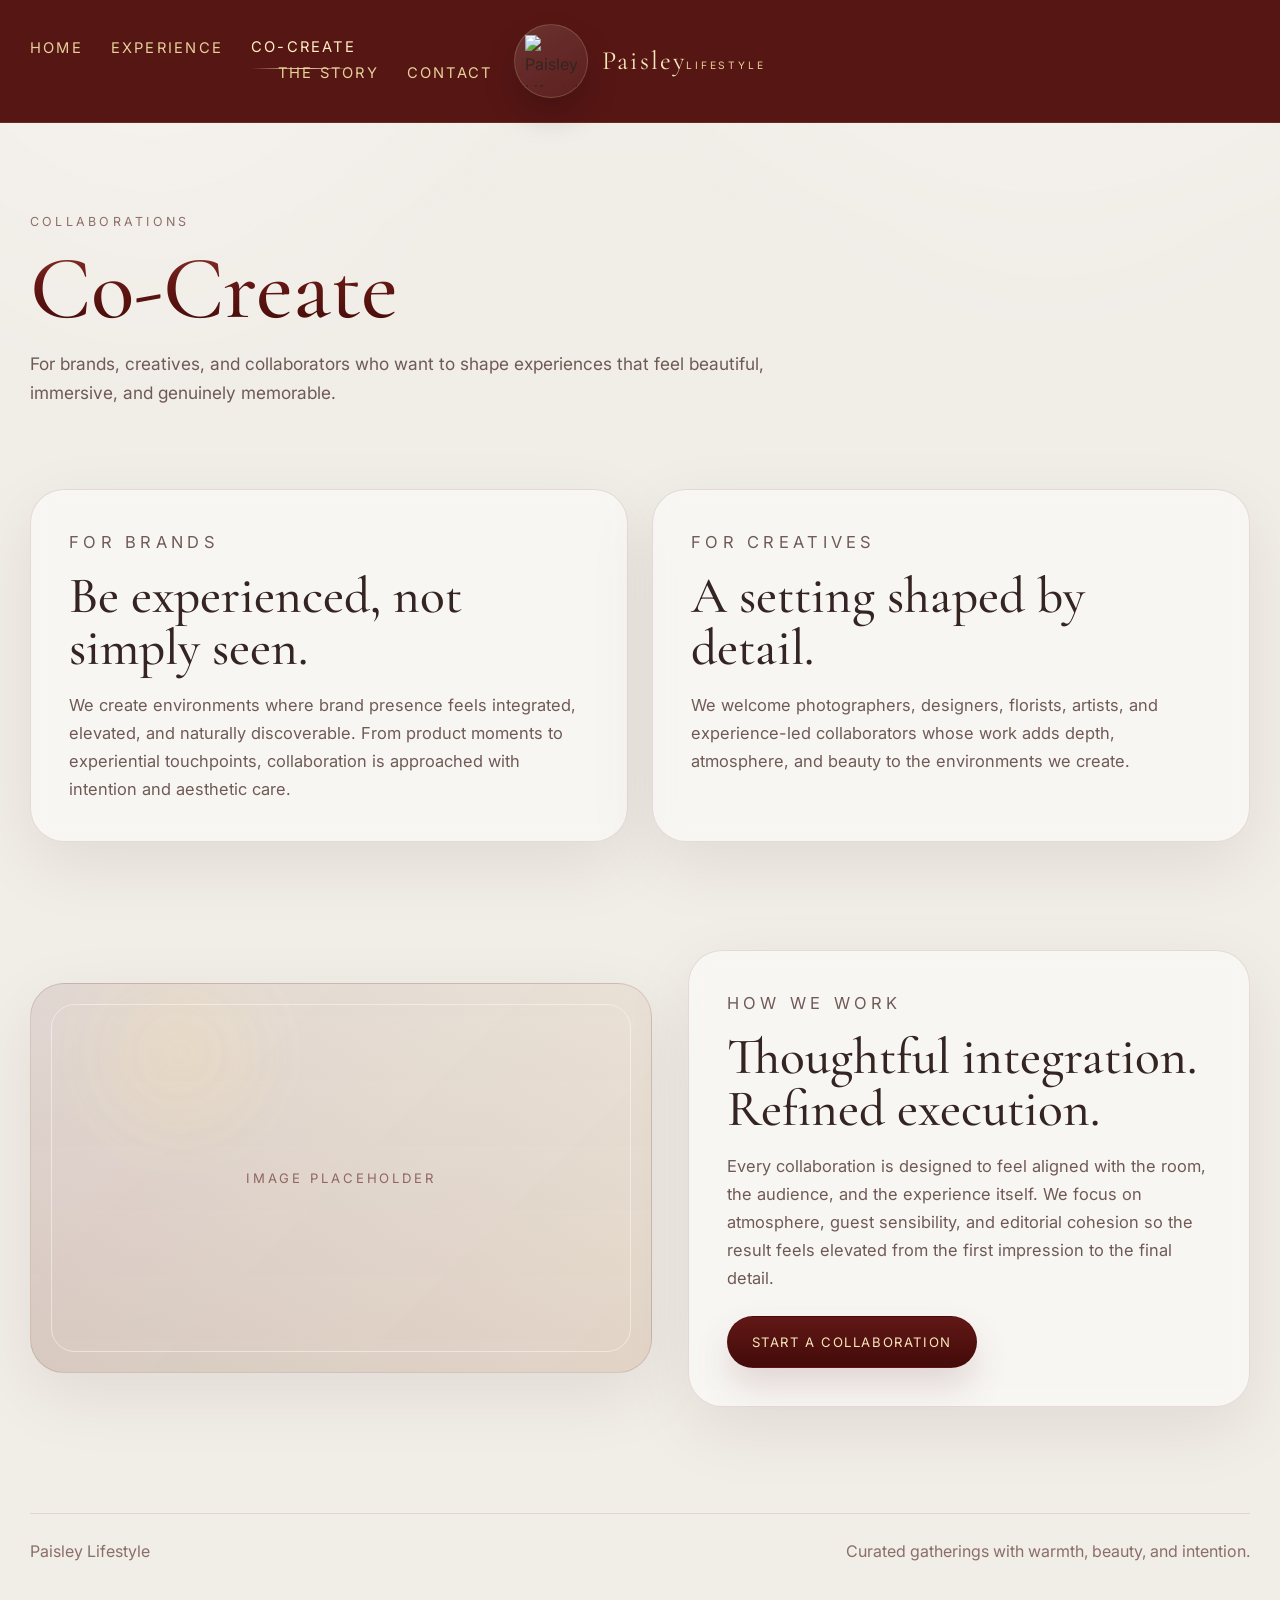
==== co-create.html @ 3e15f354 "initial build" ====
<!DOCTYPE html>
<html lang="en">
<head>
  <meta charset="UTF-8" />
  <meta name="viewport" content="width=device-width, initial-scale=1.0" />
  <title>Co-Create — Paisley Lifestyle</title>
  <meta name="description" content="Co-create with Paisley Lifestyle." />
  <link rel="preconnect" href="https://fonts.googleapis.com">
  <link rel="preconnect" href="https://fonts.gstatic.com" crossorigin>
  <link href="https://fonts.googleapis.com/css2?family=Cormorant+Garamond:wght@400;500;600&family=Inter:wght@300;400;500;600&display=swap" rel="stylesheet">
  <link rel="stylesheet" href="styles.css" />
</head>
<body>
  <header class="site-header">
    <div class="container header-inner">
      <button class="mobile-toggle" type="button" aria-label="Toggle navigation" aria-expanded="false" data-mobile-toggle><span></span></button>
      <div class="nav-shell" data-nav-shell>
        <div class="nav-shell-inner">
          <nav class="nav-group">
            <a class="nav-link" href="index.html">Home</a>
            <a class="nav-link" href="experience.html">Experience</a>
            <a class="nav-link active" href="co-create.html">Co-Create</a>
          </nav>
          <nav class="nav-group right">
            <a class="nav-link" href="story.html">The Story</a>
            <a class="nav-link" href="contact.html">Contact</a>
          </nav>
        </div>
      </div>
      <a class="brand-lockup" href="index.html"><span class="brand-mark"><img src="assets/logo-placeholder.svg" alt="Paisley Lifestyle logo" /></span><span class="brand-type"><span class="top">Paisley</span><span class="bottom">Lifestyle</span></span></a>
    </div>
  </header>

  <main>
    <section class="page-hero">
      <div class="container">
        <p class="eyebrow">Collaborations</p>
        <h1 class="page-title maroon-gradient">Co-Create</h1>
        <p class="page-lead">For brands, creatives, and collaborators who want to shape experiences that feel beautiful, immersive, and genuinely memorable.</p>
      </div>
    </section>

    <section class="section">
      <div class="container dual-panels">
        <div class="glass">
          <p class="eyebrow">For Brands</p>
          <h2 class="section-title">Be experienced, not simply seen.</h2>
          <p>We create environments where brand presence feels integrated, elevated, and naturally discoverable. From product moments to experiential touchpoints, collaboration is approached with intention and aesthetic care.</p>
        </div>
        <div class="glass">
          <p class="eyebrow">For Creatives</p>
          <h2 class="section-title">A setting shaped by detail.</h2>
          <p>We welcome photographers, designers, florists, artists, and experience-led collaborators whose work adds depth, atmosphere, and beauty to the environments we create.</p>
        </div>
      </div>
    </section>

    <section class="section">
      <div class="container editorial-grid">
        <div class="image-placeholder soft"></div>
        <div class="glass">
          <p class="eyebrow">How We Work</p>
          <h2 class="section-title">Thoughtful integration. Refined execution.</h2>
          <p>Every collaboration is designed to feel aligned with the room, the audience, and the experience itself. We focus on atmosphere, guest sensibility, and editorial cohesion so the result feels elevated from the first impression to the final detail.</p>
          <div style="margin-top:24px;"><a class="button" href="contact.html">Start a Collaboration</a></div>
        </div>
      </div>
    </section>
  </main>

  <footer class="site-footer">
    <div class="container footer-inner">
      <div>Paisley Lifestyle</div>
      <div>Curated gatherings with warmth, beauty, and intention.</div>
    </div>
  </footer>
  <script src="script.js"></script>
</body>
</html>
---- styles.css ----
:root {
  --maroon: #510f0d;
  --maroon-2: #6d1a16;
  --maroon-3: #300907;
  --bg: #f1ede7;
  --bg-2: #f8f4ee;
  --gold: #d7b86e;
  --gold-light: #f3e2ad;
  --gold-deep: #9c742a;
  --ink: #352522;
  --muted: #6f5a55;
  --line: rgba(81, 15, 13, 0.12);
  --glass: rgba(255,255,255,0.52);
  --shadow: 0 22px 70px rgba(51, 16, 15, 0.08);
  --radius-xl: 34px;
  --radius-lg: 26px;
  --radius-md: 18px;
  --container: 1220px;
  --ease: 260ms ease;
}

* { box-sizing: border-box; }
html { scroll-behavior: smooth; }
body {
  margin: 0;
  background: var(--bg);
  color: var(--ink);
  font-family: 'Inter', sans-serif;
  line-height: 1.7;
}
body::before {
  content: "";
  position: fixed;
  inset: 0;
  pointer-events: none;
  background:
    radial-gradient(circle at 12% 8%, rgba(255,255,255,0.28), transparent 26%),
    radial-gradient(circle at 82% 0%, rgba(255,255,255,0.24), transparent 28%),
    linear-gradient(180deg, rgba(255,255,255,0.12), transparent 25%);
  z-index: -1;
}
img { display: block; max-width: 100%; }
a { color: inherit; text-decoration: none; }
button, input, textarea, select { font: inherit; }

.container {
  width: min(calc(100% - 40px), var(--container));
  margin: 0 auto;
}

.serif { font-family: 'Cormorant Garamond', serif; }
.eyebrow {
  margin: 0 0 14px;
  text-transform: uppercase;
  letter-spacing: 0.26em;
  font-size: 0.78rem;
  color: #8d6f67;
}
.gold-gradient {
  background: linear-gradient(180deg, #f6e7ba 0%, #dbbe78 42%, #9b732d 100%);
  -webkit-background-clip: text;
  background-clip: text;
  color: transparent;
}
.maroon-gradient {
  background: linear-gradient(180deg, #8c342b 0%, #651814 42%, #420b09 100%);
  -webkit-background-clip: text;
  background-clip: text;
  color: transparent;
}

.site-header {
  position: sticky;
  top: 0;
  z-index: 1000;
  background: rgba(81, 15, 13, 0.97);
  backdrop-filter: blur(10px);
  border-bottom: 1px solid rgba(215,184,110,0.14);
}
.header-inner {
  min-height: 122px;
  display: grid;
  grid-template-columns: 1fr auto 1fr;
  gap: 22px;
  align-items: center;
}
.nav-group {
  display: flex;
  align-items: center;
  gap: 28px;
}
.nav-group.right { justify-content: flex-end; }
.nav-link {
  position: relative;
  color: #e6d19a;
  text-transform: uppercase;
  letter-spacing: 0.15em;
  font-size: 0.92rem;
  transition: color var(--ease), opacity var(--ease), transform var(--ease);
}
.nav-link::after {
  content: "";
  position: absolute;
  left: 0; right: 0; bottom: -9px;
  margin: auto;
  width: 100%;
  height: 1px;
  background: linear-gradient(90deg, transparent, #f2dfaa, transparent);
  transform: scaleX(0);
  transition: transform var(--ease);
}
.nav-link:hover,
.nav-link.active {
  color: #fff0c3;
  transform: translateY(-1px);
}
.nav-link:hover::after,
.nav-link.active::after { transform: scaleX(1); }

.brand-lockup {
  display: inline-flex;
  align-items: center;
  gap: 14px;
  justify-self: center;
}
.brand-mark {
  width: 74px;
  height: 74px;
  border-radius: 999px;
  background: linear-gradient(145deg, rgba(255,255,255,0.12), rgba(255,255,255,0.04));
  border: 1px solid rgba(243,226,173,0.18);
  display: grid;
  place-items: center;
  box-shadow: 0 18px 32px rgba(0,0,0,0.18);
}
.brand-mark img {
  width: 52px;
  height: 52px;
  object-fit: contain;
}
.brand-type { line-height: 1; }
.brand-type .top {
  font-family: 'Cormorant Garamond', serif;
  font-size: 1.65rem;
  letter-spacing: 0.08em;
  color: #f6e7ba;
}
.brand-type .bottom {
  margin-top: 4px;
  color: #e6d19a;
  text-transform: uppercase;
  letter-spacing: 0.28em;
  font-size: 0.64rem;
}

.mobile-toggle {
  display: none;
  width: 44px;
  height: 44px;
  border: 0;
  background: transparent;
  color: #f4e2ad;
}
.mobile-toggle span,
.mobile-toggle span::before,
.mobile-toggle span::after {
  content: "";
  display: block;
  width: 24px;
  height: 1.6px;
  background: currentColor;
  border-radius: 999px;
  position: relative;
}
.mobile-toggle span::before { position: absolute; top: -7px; }
.mobile-toggle span::after { position: absolute; top: 7px; }

.hero {
  min-height: calc(100vh - 122px);
  display: grid;
  place-items: center;
  background:
    radial-gradient(circle at 15% 16%, rgba(242,223,170,0.12), transparent 22%),
    radial-gradient(circle at 86% 80%, rgba(242,223,170,0.12), transparent 24%),
    linear-gradient(180deg, #571210 0%, #510f0d 55%, #470d0b 100%);
  color: #f7f0e8;
  position: relative;
  overflow: hidden;
}
.hero::before {
  content: "";
  position: absolute;
  inset: 24px;
  border: 1px solid rgba(242,223,170,0.08);
  border-radius: 34px;
}
.hero-content {
  position: relative;
  z-index: 1;
  text-align: center;
  padding: 94px 20px 110px;
}
.hero-logo {
  width: 178px;
  height: 178px;
  margin: 0 auto 32px;
  border-radius: 999px;
  background: linear-gradient(145deg, rgba(255,255,255,0.12), rgba(255,255,255,0.03));
  border: 1px solid rgba(243,226,173,0.22);
  box-shadow: 0 30px 85px rgba(0,0,0,0.24);
  display: grid;
  place-items: center;
}
.hero-logo img { width: 98px; height: 98px; }
.hero-title {
  margin: 0;
  font-family: 'Cormorant Garamond', serif;
  font-size: clamp(4.7rem, 10vw, 8.8rem);
  line-height: 0.9;
  font-weight: 500;
  letter-spacing: 0.05em;
}
.hero-subtitle {
  margin: 10px 0 0;
  font-family: 'Cormorant Garamond', serif;
  font-size: clamp(2rem, 4vw, 4rem);
  letter-spacing: 0.22em;
  text-transform: uppercase;
  line-height: 1;
}
.hero-tagline {
  margin: 28px auto 0;
  max-width: 720px;
  color: rgba(247,240,232,0.88);
  font-size: clamp(1.02rem, 1.7vw, 1.28rem);
  letter-spacing: 0.06em;
}

.page-hero {
  padding: 88px 0 34px;
}
.page-title {
  margin: 0 0 16px;
  font-family: 'Cormorant Garamond', serif;
  font-size: clamp(3rem, 7vw, 5.8rem);
  line-height: 0.95;
  font-weight: 500;
}
.page-lead {
  max-width: 820px;
  color: var(--muted);
  font-size: 1.08rem;
}

.section { padding: 30px 0 78px; }
.editorial-grid,
.story-grid,
.contact-grid,
.event-layout {
  display: grid;
  gap: 36px;
}
.editorial-grid { grid-template-columns: 1.05fr 0.95fr; align-items: center; }
.story-grid { grid-template-columns: 0.95fr 1.05fr; align-items: start; }
.contact-grid { grid-template-columns: 0.88fr 1.12fr; align-items: start; }
.event-layout { grid-template-columns: 0.95fr 1.05fr; align-items: stretch; }

.glass,
.card,
.form-panel,
.info-panel,
.event-panel {
  background: var(--glass);
  border: 1px solid var(--line);
  box-shadow: var(--shadow);
  border-radius: var(--radius-xl);
  backdrop-filter: blur(10px);
}
.glass { padding: 38px; }
.glass p:last-child { margin-bottom: 0; }
.section-title {
  margin: 0 0 16px;
  font-family: 'Cormorant Garamond', serif;
  font-size: clamp(2rem, 4vw, 3.3rem);
  line-height: 1.02;
  font-weight: 500;
}
.body-copy,
.glass p,
.card p,
.event-panel p {
  color: var(--muted);
  font-size: 1.03rem;
}

.image-placeholder {
  min-height: 440px;
  position: relative;
  overflow: hidden;
  border-radius: var(--radius-xl);
  border: 1px solid var(--line);
  background:
    linear-gradient(180deg, rgba(255,255,255,0.1), rgba(81,15,13,0.08)),
    radial-gradient(circle at 24% 18%, rgba(242,223,170,0.3), transparent 22%),
    linear-gradient(135deg, rgba(81,15,13,0.12), rgba(215,184,110,0.14));
  box-shadow: var(--shadow);
}
.image-placeholder::before {
  content: "Image Placeholder";
  position: absolute;
  inset: 0;
  display: grid;
  place-items: center;
  color: rgba(81,15,13,0.56);
  text-transform: uppercase;
  letter-spacing: 0.22em;
  font-size: 0.82rem;
}
.image-placeholder::after {
  content: "";
  position: absolute;
  inset: 20px;
  border-radius: 24px;
  border: 1px solid rgba(255,255,255,0.45);
}
.image-placeholder.soft { min-height: 390px; }
.image-placeholder.tall { min-height: 540px; }
.image-placeholder.collage::before { content: "Event Image / Collage"; }

.feeling-list {
  list-style: none;
  padding: 0;
  margin: 24px 0 0;
  display: grid;
  gap: 14px;
}
.feeling-list li {
  padding: 18px 20px;
  border-radius: 18px;
  background: rgba(255,255,255,0.58);
  border: 1px solid rgba(81,15,13,0.08);
  color: var(--ink);
  box-shadow: 0 10px 28px rgba(81,15,13,0.05);
}

.series-header {
  max-width: 820px;
  margin-bottom: 30px;
}
.series-grid {
  display: grid;
  grid-template-columns: repeat(3, 1fr);
  gap: 24px;
}
.card {
  padding: 30px;
  transition: transform var(--ease), box-shadow var(--ease), border-color var(--ease);
}
.card:hover {
  transform: translateY(-7px);
  box-shadow: 0 28px 60px rgba(51,16,15,0.12);
  border-color: rgba(81,15,13,0.18);
}
.card h3 {
  margin: 0 0 12px;
  font-family: 'Cormorant Garamond', serif;
  font-size: 2rem;
  line-height: 1;
  font-weight: 500;
}
.card .with {
  margin-top: 14px;
  color: #795f59;
  font-size: 0.95rem;
  letter-spacing: 0.08em;
  text-transform: uppercase;
}

.event-panel { padding: 38px; }
.event-list {
  list-style: none;
  padding: 0;
  margin: 22px 0 0;
  display: grid;
  gap: 14px;
}
.event-meta {
  margin: 24px 0 26px;
  display: grid;
  gap: 8px;
  color: #6e5a56;
}
.button {
  display: inline-flex;
  align-items: center;
  justify-content: center;
  padding: 14px 24px;
  border-radius: 999px;
  border: 1px solid rgba(81,15,13,0.18);
  background: linear-gradient(180deg, #611816, #430b09);
  color: #f6e7ba;
  text-transform: uppercase;
  letter-spacing: 0.12em;
  font-size: 0.82rem;
  box-shadow: 0 18px 36px rgba(81,15,13,0.14);
  transition: transform var(--ease), box-shadow var(--ease), filter var(--ease);
}
.button:hover {
  transform: translateY(-2px);
  box-shadow: 0 26px 42px rgba(81,15,13,0.18);
  filter: brightness(1.03);
}

.story-copy {
  display: grid;
  gap: 18px;
}
.story-copy p {
  margin: 0;
  color: var(--muted);
}
.story-copy strong {
  color: var(--ink);
  font-weight: 600;
}
.divider {
  height: 1px;
  background: linear-gradient(90deg, transparent, rgba(81,15,13,0.16), transparent);
  margin: 14px 0 6px;
}

.info-panel,
.form-panel { padding: 36px; }
.contact-list {
  display: grid;
  gap: 24px;
  margin-top: 28px;
}
.contact-item .label {
  display: block;
  margin-bottom: 8px;
  color: #8b6b65;
  text-transform: uppercase;
  letter-spacing: 0.22em;
  font-size: 0.78rem;
}
.contact-item a:hover { color: var(--maroon); }
.form-grid {
  display: grid;
  grid-template-columns: repeat(2, 1fr);
  gap: 18px;
}
.field,
.field-full {
  display: grid;
  gap: 10px;
}
.field-full { grid-column: 1 / -1; }
label {
  color: #785f58;
  text-transform: uppercase;
  letter-spacing: 0.15em;
  font-size: 0.8rem;
}
input, select, textarea {
  width: 100%;
  background: rgba(255,255,255,0.74);
  border: 1px solid rgba(81,15,13,0.12);
  border-radius: 16px;
  padding: 15px 16px;
  color: var(--ink);
  outline: none;
  transition: border-color var(--ease), box-shadow var(--ease), background var(--ease);
}
textarea { min-height: 170px; resize: vertical; }
input:focus, select:focus, textarea:focus {
  border-color: rgba(81,15,13,0.3);
  box-shadow: 0 0 0 4px rgba(81,15,13,0.06);
  background: #fff;
}

.dual-panels {
  display: grid;
  grid-template-columns: repeat(2, 1fr);
  gap: 24px;
}
.site-footer {
  padding: 28px 0 48px;
  color: #8a6f69;
}
.footer-inner {
  padding-top: 24px;
  border-top: 1px solid rgba(81,15,13,0.1);
  display: flex;
  justify-content: space-between;
  gap: 20px;
}

@media (max-width: 1024px) {
  .header-inner {
    min-height: 98px;
    grid-template-columns: auto 1fr auto;
  }
  .mobile-toggle { display: inline-grid; place-items: center; }
  .nav-shell {
    position: fixed;
    inset: 98px 20px auto;
    padding: 24px;
    background: rgba(81,15,13,0.985);
    border: 1px solid rgba(215,184,110,0.14);
    border-radius: 26px;
    opacity: 0;
    pointer-events: none;
    transform: translateY(-10px);
    transition: opacity var(--ease), transform var(--ease);
    box-shadow: 0 34px 70px rgba(0,0,0,0.32);
  }
  .nav-shell.open { opacity: 1; pointer-events: auto; transform: translateY(0); }
  .nav-shell-inner { display: grid; gap: 22px; }
  .nav-group, .nav-group.right {
    flex-direction: column;
    align-items: flex-start;
    justify-content: flex-start;
    gap: 16px;
  }
  .editorial-grid,
  .story-grid,
  .contact-grid,
  .event-layout,
  .dual-panels,
  .series-grid { grid-template-columns: 1fr; }
  .image-placeholder { min-height: 340px; }
}

@media (max-width: 720px) {
  .container { width: min(calc(100% - 28px), var(--container)); }
  .brand-type .top { font-size: 1.2rem; }
  .brand-type .bottom { font-size: 0.56rem; letter-spacing: 0.18em; }
  .brand-mark { width: 58px; height: 58px; }
  .brand-mark img { width: 40px; height: 40px; }
  .hero { min-height: calc(100vh - 98px); }
  .hero-content { padding: 78px 8px 86px; }
  .hero-logo { width: 136px; height: 136px; }
  .hero-logo img { width: 78px; height: 78px; }
  .glass, .card, .form-panel, .info-panel, .event-panel { padding: 24px; }
  .page-hero { padding-top: 64px; }
  .form-grid { grid-template-columns: 1fr; }
  .footer-inner { flex-direction: column; }
}
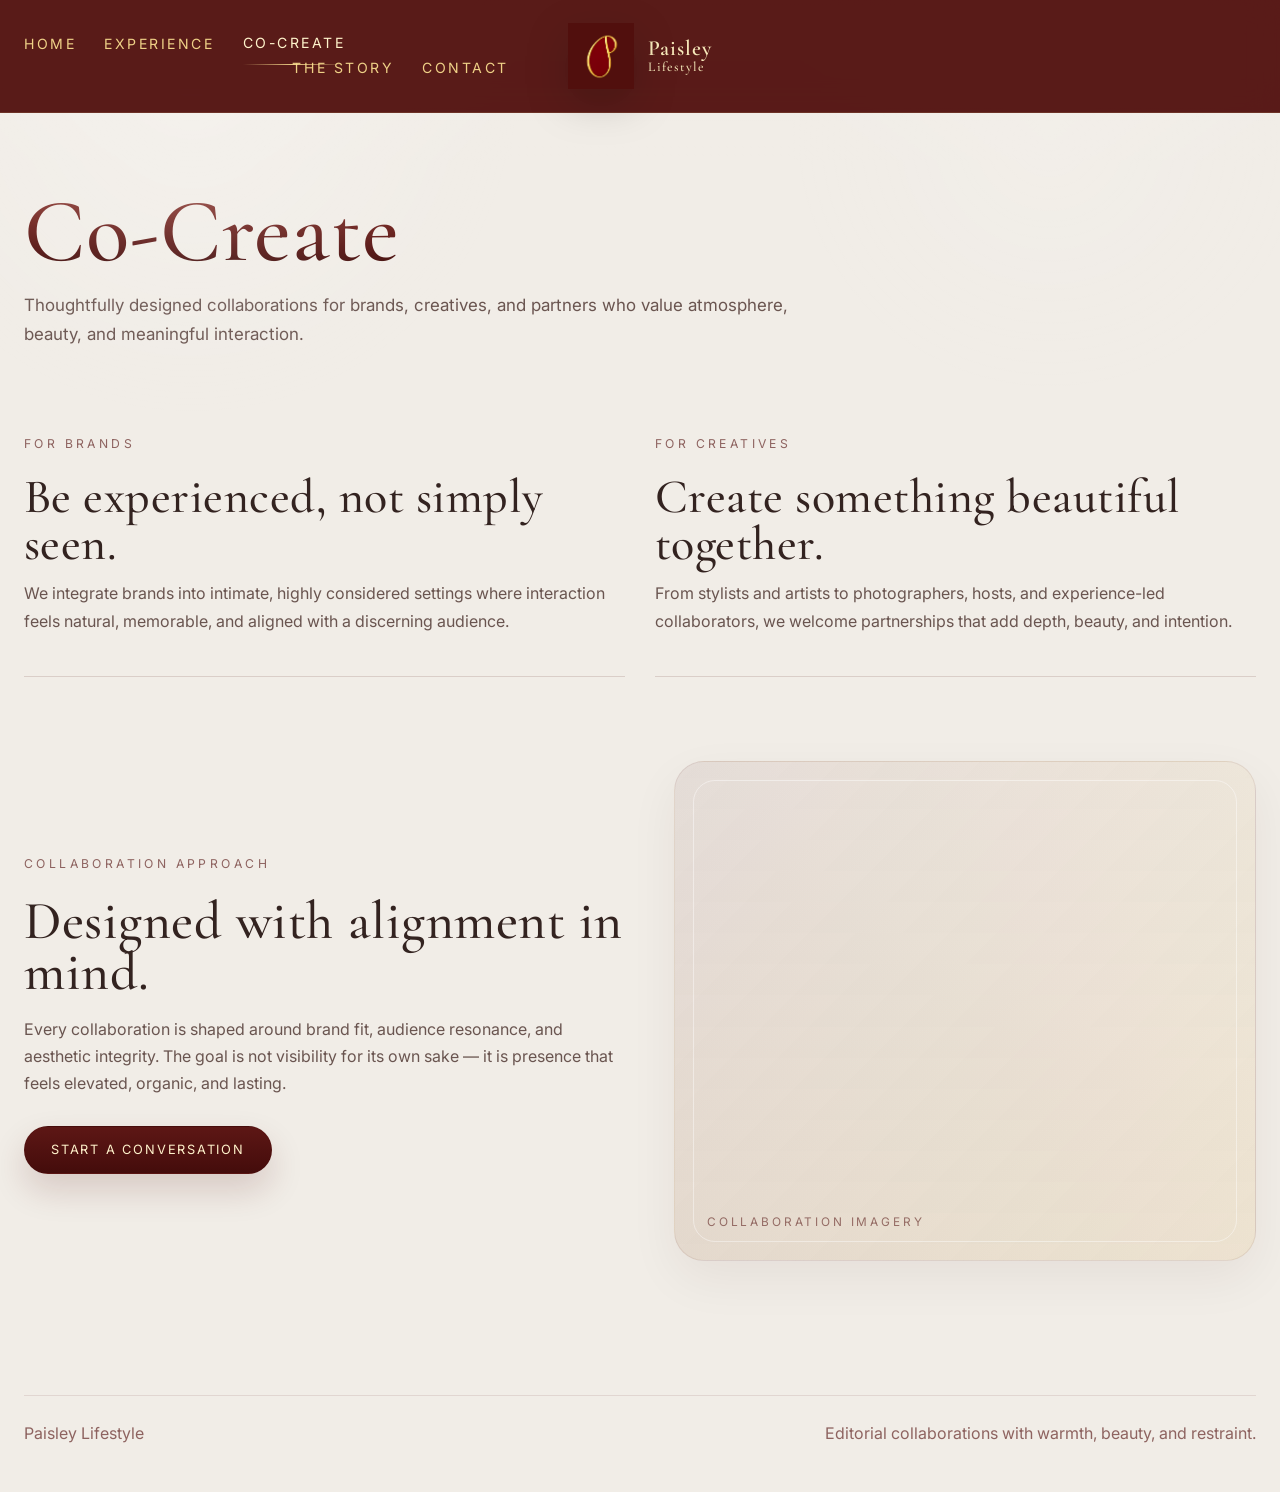
==== commit c39a6ad0: "initial build with luxe" ====
--- a/co-create.html
+++ b/co-create.html
@@ -3,67 +3,77 @@
 <head>
   <meta charset="UTF-8" />
   <meta name="viewport" content="width=device-width, initial-scale=1.0" />
-  <title>Co-Create — Paisley Lifestyle</title>
+  <title>Co-Create | Paisley Lifestyle</title>
   <meta name="description" content="Co-create with Paisley Lifestyle." />
-  <link rel="preconnect" href="https://fonts.googleapis.com">
-  <link rel="preconnect" href="https://fonts.gstatic.com" crossorigin>
-  <link href="https://fonts.googleapis.com/css2?family=Cormorant+Garamond:wght@400;500;600&family=Inter:wght@300;400;500;600&display=swap" rel="stylesheet">
   <link rel="stylesheet" href="styles.css" />
 </head>
 <body>
   <header class="site-header">
     <div class="container header-inner">
-      <button class="mobile-toggle" type="button" aria-label="Toggle navigation" aria-expanded="false" data-mobile-toggle><span></span></button>
+      <button class="mobile-toggle" type="button" aria-label="Toggle navigation" aria-expanded="false" data-mobile-toggle>
+        <span></span>
+      </button>
+
       <div class="nav-shell" data-nav-shell>
         <div class="nav-shell-inner">
-          <nav class="nav-group">
+          <nav class="nav-group left" aria-label="Primary left navigation">
             <a class="nav-link" href="index.html">Home</a>
             <a class="nav-link" href="experience.html">Experience</a>
             <a class="nav-link active" href="co-create.html">Co-Create</a>
           </nav>
-          <nav class="nav-group right">
+          <nav class="nav-group right" aria-label="Primary right navigation">
             <a class="nav-link" href="story.html">The Story</a>
             <a class="nav-link" href="contact.html">Contact</a>
           </nav>
         </div>
       </div>
-      <a class="brand-lockup" href="index.html"><span class="brand-mark"><img src="assets/logo-placeholder.svg" alt="Paisley Lifestyle logo" /></span><span class="brand-type"><span class="top">Paisley</span><span class="bottom">Lifestyle</span></span></a>
+
+      <a class="header-brand" href="index.html" aria-label="Paisley Lifestyle home">
+        <img src="assets/mainlogo.png" alt="Paisley Lifestyle logo" onerror="this.onerror=null;this.src='assets/logo-placeholder.svg';" />
+        <div class="brand-mini-name">
+          <strong>Paisley</strong>
+          <span>Lifestyle</span>
+        </div>
+      </a>
     </div>
   </header>
 
-  <main>
+  <main class="page-main">
     <section class="page-hero">
       <div class="container">
-        <p class="eyebrow">Collaborations</p>
         <h1 class="page-title maroon-gradient">Co-Create</h1>
-        <p class="page-lead">For brands, creatives, and collaborators who want to shape experiences that feel beautiful, immersive, and genuinely memorable.</p>
+        <p class="page-intro-copy">Thoughtfully designed collaborations for brands, creatives, and partners who value atmosphere, beauty, and meaningful interaction.</p>
       </div>
     </section>
 
     <section class="section">
-      <div class="container dual-panels">
-        <div class="glass">
-          <p class="eyebrow">For Brands</p>
-          <h2 class="section-title">Be experienced, not simply seen.</h2>
-          <p>We create environments where brand presence feels integrated, elevated, and naturally discoverable. From product moments to experiential touchpoints, collaboration is approached with intention and aesthetic care.</p>
-        </div>
-        <div class="glass">
-          <p class="eyebrow">For Creatives</p>
-          <h2 class="section-title">A setting shaped by detail.</h2>
-          <p>We welcome photographers, designers, florists, artists, and experience-led collaborators whose work adds depth, atmosphere, and beauty to the environments we create.</p>
-        </div>
+      <div class="container co-grid">
+        <article class="co-panel">
+          <span class="eyebrow">For brands</span>
+          <h2>Be experienced, not simply seen.</h2>
+          <p>We integrate brands into intimate, highly considered settings where interaction feels natural, memorable, and aligned with a discerning audience.</p>
+        </article>
+
+        <article class="co-panel">
+          <span class="eyebrow">For creatives</span>
+          <h2>Create something beautiful together.</h2>
+          <p>From stylists and artists to photographers, hosts, and experience-led collaborators, we welcome partnerships that add depth, beauty, and intention.</p>
+        </article>
       </div>
     </section>
 
     <section class="section">
-      <div class="container editorial-grid">
-        <div class="image-placeholder soft"></div>
-        <div class="glass">
-          <p class="eyebrow">How We Work</p>
-          <h2 class="section-title">Thoughtful integration. Refined execution.</h2>
-          <p>Every collaboration is designed to feel aligned with the room, the audience, and the experience itself. We focus on atmosphere, guest sensibility, and editorial cohesion so the result feels elevated from the first impression to the final detail.</p>
-          <div style="margin-top:24px;"><a class="button" href="contact.html">Start a Collaboration</a></div>
+      <div class="container editorial-split">
+        <div class="editorial-copy">
+          <span class="eyebrow">Collaboration approach</span>
+          <h2 class="section-title">Designed with alignment in mind.</h2>
+          <p class="section-copy">Every collaboration is shaped around brand fit, audience resonance, and aesthetic integrity. The goal is not visibility for its own sake — it is presence that feels elevated, organic, and lasting.</p>
+          <div style="margin-top: 28px;">
+            <a class="button" href="contact.html">Start a Conversation</a>
+          </div>
         </div>
+
+        <div class="image-stage medium" data-label="Collaboration imagery"></div>
       </div>
     </section>
   </main>
@@ -71,9 +81,10 @@
   <footer class="site-footer">
     <div class="container footer-inner">
       <div>Paisley Lifestyle</div>
-      <div>Curated gatherings with warmth, beauty, and intention.</div>
+      <div>Editorial collaborations with warmth, beauty, and restraint.</div>
     </div>
   </footer>
+
   <script src="script.js"></script>
 </body>
 </html>
--- a/styles.css
+++ b/styles.css
@@ -1,22 +1,20 @@
+@import url('https://fonts.googleapis.com/css2?family=Cormorant+Garamond:wght@400;500;600;700&family=Inter:wght@300;400;500;600&display=swap');
+
 :root {
   --maroon: #510f0d;
-  --maroon-2: #6d1a16;
-  --maroon-3: #300907;
   --bg: #f1ede7;
-  --bg-2: #f8f4ee;
-  --gold: #d7b86e;
-  --gold-light: #f3e2ad;
-  --gold-deep: #9c742a;
-  --ink: #352522;
-  --muted: #6f5a55;
-  --line: rgba(81, 15, 13, 0.12);
-  --glass: rgba(255,255,255,0.52);
-  --shadow: 0 22px 70px rgba(51, 16, 15, 0.08);
-  --radius-xl: 34px;
-  --radius-lg: 26px;
-  --radius-md: 18px;
-  --container: 1220px;
-  --ease: 260ms ease;
+  --gold-1: #ffffff;
+  --gold-2: #fce190;
+  --gold-3: #9f2d2d;
+  --gold-solid: #e6cf8e;
+  --text: #332320;
+  --text-soft: #6a5550;
+  --line: rgba(81, 15, 13, 0.14);
+  --line-soft: rgba(81, 15, 13, 0.08);
+  --shadow-soft: 0 18px 50px rgba(53, 16, 14, 0.06);
+  --shadow-deep: 0 24px 70px rgba(34, 8, 8, 0.16);
+  --container: 1260px;
+  --ease: 260ms cubic-bezier(.22,.61,.36,1);
 }
 
 * { box-sizing: border-box; }
@@ -24,133 +22,147 @@
 body {
   margin: 0;
   background: var(--bg);
-  color: var(--ink);
-  font-family: 'Inter', sans-serif;
+  color: var(--text);
+  font-family: 'Inter', Arial, sans-serif;
   line-height: 1.7;
+  -webkit-font-smoothing: antialiased;
+  text-rendering: optimizeLegibility;
 }
 body::before {
   content: "";
   position: fixed;
   inset: 0;
   pointer-events: none;
+  opacity: .55;
   background:
-    radial-gradient(circle at 12% 8%, rgba(255,255,255,0.28), transparent 26%),
-    radial-gradient(circle at 82% 0%, rgba(255,255,255,0.24), transparent 28%),
-    linear-gradient(180deg, rgba(255,255,255,0.12), transparent 25%);
-  z-index: -1;
-}
-img { display: block; max-width: 100%; }
+    radial-gradient(circle at 15% 10%, rgba(255,255,255,.42), transparent 24%),
+    radial-gradient(circle at 82% 15%, rgba(255,255,255,.18), transparent 20%),
+    linear-gradient(180deg, rgba(255,255,255,.16), transparent 18%);
+}
+img { max-width: 100%; display: block; }
 a { color: inherit; text-decoration: none; }
-button, input, textarea, select { font: inherit; }
+button, input, select, textarea { font: inherit; }
 
 .container {
-  width: min(calc(100% - 40px), var(--container));
+  width: min(calc(100% - 48px), var(--container));
   margin: 0 auto;
 }
 
-.serif { font-family: 'Cormorant Garamond', serif; }
-.eyebrow {
-  margin: 0 0 14px;
-  text-transform: uppercase;
-  letter-spacing: 0.26em;
-  font-size: 0.78rem;
-  color: #8d6f67;
-}
 .gold-gradient {
-  background: linear-gradient(180deg, #f6e7ba 0%, #dbbe78 42%, #9b732d 100%);
+  background: linear-gradient(180deg, var(--gold-1) 0%, var(--gold-2) 42%, var(--gold-3) 100%);
   -webkit-background-clip: text;
   background-clip: text;
   color: transparent;
 }
+
 .maroon-gradient {
-  background: linear-gradient(180deg, #8c342b 0%, #651814 42%, #420b09 100%);
+  background: linear-gradient(180deg, #8d3a33 0%, #6d1f1a 38%, #510f0d 72%, #370a08 100%);
   -webkit-background-clip: text;
   background-clip: text;
   color: transparent;
 }
+
+.eyebrow {
+  display: inline-block;
+  margin-bottom: 20px;
+  font-size: .76rem;
+  letter-spacing: .28em;
+  text-transform: uppercase;
+  color: rgba(81, 15, 13, .62);
+}
+
+h1, h2, h3, .display, .page-title, .hero-brand, .brand-mini-name {
+  font-family: 'Cormorant Garamond', Georgia, serif;
+  font-weight: 500;
+  letter-spacing: .01em;
+}
+
+p { margin: 0 0 1.1rem; }
 
 .site-header {
   position: sticky;
   top: 0;
   z-index: 1000;
-  background: rgba(81, 15, 13, 0.97);
-  backdrop-filter: blur(10px);
-  border-bottom: 1px solid rgba(215,184,110,0.14);
-}
+  background: rgba(81, 15, 13, .95);
+  backdrop-filter: blur(14px);
+  border-bottom: 1px solid rgba(252, 225, 144, .12);
+}
+
 .header-inner {
-  min-height: 122px;
+  min-height: 112px;
   display: grid;
   grid-template-columns: 1fr auto 1fr;
-  gap: 22px;
   align-items: center;
-}
+  gap: 26px;
+}
+
 .nav-group {
   display: flex;
   align-items: center;
   gap: 28px;
 }
 .nav-group.right { justify-content: flex-end; }
+
 .nav-link {
   position: relative;
-  color: #e6d19a;
+  color: rgba(252, 225, 144, .92);
+  font-size: .88rem;
+  letter-spacing: .18em;
   text-transform: uppercase;
-  letter-spacing: 0.15em;
-  font-size: 0.92rem;
   transition: color var(--ease), opacity var(--ease), transform var(--ease);
 }
 .nav-link::after {
   content: "";
   position: absolute;
-  left: 0; right: 0; bottom: -9px;
-  margin: auto;
-  width: 100%;
+  left: 0;
+  right: 0;
+  bottom: -10px;
   height: 1px;
-  background: linear-gradient(90deg, transparent, #f2dfaa, transparent);
+  background: linear-gradient(90deg, transparent, rgba(252,225,144,.92), transparent);
   transform: scaleX(0);
+  transform-origin: center;
   transition: transform var(--ease);
 }
 .nav-link:hover,
 .nav-link.active {
-  color: #fff0c3;
+  color: #fff4cb;
   transform: translateY(-1px);
 }
 .nav-link:hover::after,
 .nav-link.active::after { transform: scaleX(1); }
 
-.brand-lockup {
+.header-brand {
   display: inline-flex;
   align-items: center;
+  justify-content: center;
   gap: 14px;
-  justify-self: center;
-}
-.brand-mark {
-  width: 74px;
-  height: 74px;
-  border-radius: 999px;
-  background: linear-gradient(145deg, rgba(255,255,255,0.12), rgba(255,255,255,0.04));
-  border: 1px solid rgba(243,226,173,0.18);
-  display: grid;
-  place-items: center;
-  box-shadow: 0 18px 32px rgba(0,0,0,0.18);
-}
-.brand-mark img {
-  width: 52px;
-  height: 52px;
+  min-width: 210px;
+}
+.header-brand img {
+  width: 66px;
+  height: 66px;
   object-fit: contain;
-}
-.brand-type { line-height: 1; }
-.brand-type .top {
-  font-family: 'Cormorant Garamond', serif;
-  font-size: 1.65rem;
-  letter-spacing: 0.08em;
-  color: #f6e7ba;
-}
-.brand-type .bottom {
-  margin-top: 4px;
-  color: #e6d19a;
-  text-transform: uppercase;
-  letter-spacing: 0.28em;
-  font-size: 0.64rem;
+  filter: drop-shadow(0 14px 20px rgba(0,0,0,.18));
+}
+.brand-mini-name {
+  color: #f7e9ba;
+  line-height: .92;
+  text-align: left;
+}
+.brand-mini-name strong,
+.brand-mini-name span {
+  display: block;
+  font-family: 'Cormorant Garamond', Georgia, serif;
+}
+.brand-mini-name strong {
+  font-size: 1.35rem;
+  font-weight: 600;
+  letter-spacing: .04em;
+}
+.brand-mini-name span {
+  margin-top: 2px;
+  font-size: .84rem;
+  letter-spacing: .08em;
 }
 
 .mobile-toggle {
@@ -159,292 +171,367 @@
   height: 44px;
   border: 0;
   background: transparent;
-  color: #f4e2ad;
+  color: #f7e9ba;
+  padding: 0;
 }
 .mobile-toggle span,
 .mobile-toggle span::before,
 .mobile-toggle span::after {
-  content: "";
   display: block;
   width: 24px;
-  height: 1.6px;
+  height: 1.5px;
+  border-radius: 999px;
   background: currentColor;
-  border-radius: 999px;
   position: relative;
-}
-.mobile-toggle span::before { position: absolute; top: -7px; }
-.mobile-toggle span::after { position: absolute; top: 7px; }
-
-.hero {
-  min-height: calc(100vh - 122px);
-  display: grid;
-  place-items: center;
-  background:
-    radial-gradient(circle at 15% 16%, rgba(242,223,170,0.12), transparent 22%),
-    radial-gradient(circle at 86% 80%, rgba(242,223,170,0.12), transparent 24%),
-    linear-gradient(180deg, #571210 0%, #510f0d 55%, #470d0b 100%);
-  color: #f7f0e8;
-  position: relative;
-  overflow: hidden;
-}
-.hero::before {
+  transition: transform var(--ease), opacity var(--ease);
+}
+.mobile-toggle span::before,
+.mobile-toggle span::after {
   content: "";
   position: absolute;
-  inset: 24px;
-  border: 1px solid rgba(242,223,170,0.08);
-  border-radius: 34px;
+  left: 0;
+}
+.mobile-toggle span::before { top: -7px; }
+.mobile-toggle span::after { top: 7px; }
+
+.hero {
+  position: relative;
+  min-height: calc(100vh - 112px);
+  background:
+    linear-gradient(180deg, rgba(255,255,255,.02), rgba(255,255,255,0)),
+    linear-gradient(180deg, #5a1210 0%, #510f0d 50%, #47100f 100%);
+  color: #f7efe3;
+  overflow: hidden;
+}
+.hero::before,
+.hero::after {
+  content: "";
+  position: absolute;
+  border-radius: 999px;
+  pointer-events: none;
+}
+.hero::before {
+  inset: auto auto -180px -140px;
+  width: 540px;
+  height: 540px;
+  background: radial-gradient(circle, rgba(255,255,255,.1), transparent 68%);
+}
+.hero::after {
+  inset: -180px -140px auto auto;
+  width: 520px;
+  height: 520px;
+  background: radial-gradient(circle, rgba(252,225,144,.08), transparent 70%);
 }
 .hero-content {
   position: relative;
   z-index: 1;
+  max-width: 980px;
+  margin: 0 auto;
+  padding: 86px 20px 110px;
   text-align: center;
-  padding: 94px 20px 110px;
-}
-.hero-logo {
-  width: 178px;
-  height: 178px;
-  margin: 0 auto 32px;
+}
+.hero-logo-wrap {
+  width: 154px;
+  height: 154px;
+  margin: 0 auto 34px;
+  display: grid;
+  place-items: center;
   border-radius: 999px;
-  background: linear-gradient(145deg, rgba(255,255,255,0.12), rgba(255,255,255,0.03));
-  border: 1px solid rgba(243,226,173,0.22);
-  box-shadow: 0 30px 85px rgba(0,0,0,0.24);
-  display: grid;
-  place-items: center;
-}
-.hero-logo img { width: 98px; height: 98px; }
-.hero-title {
+  border: 1px solid rgba(255,255,255,.14);
+  background: radial-gradient(circle at 30% 25%, rgba(255,255,255,.08), rgba(255,255,255,.02));
+  box-shadow: 0 0 0 12px rgba(255,255,255,.03), var(--shadow-deep);
+}
+.hero-logo-wrap img {
+  width: 88px;
+  height: 88px;
+  object-fit: contain;
+}
+.hero-brand {
   margin: 0;
-  font-family: 'Cormorant Garamond', serif;
-  font-size: clamp(4.7rem, 10vw, 8.8rem);
-  line-height: 0.9;
-  font-weight: 500;
-  letter-spacing: 0.05em;
-}
-.hero-subtitle {
-  margin: 10px 0 0;
-  font-family: 'Cormorant Garamond', serif;
-  font-size: clamp(2rem, 4vw, 4rem);
-  letter-spacing: 0.22em;
-  text-transform: uppercase;
-  line-height: 1;
+  line-height: .88;
+}
+.hero-brand .line-one,
+.hero-brand .line-two {
+  display: block;
+  font-family: 'Cormorant Garamond', Georgia, serif;
+}
+.hero-brand .line-one {
+  font-size: clamp(4.4rem, 10vw, 8.6rem);
+  font-weight: 600;
+}
+.hero-brand .line-two {
+  margin-top: .14em;
+  font-size: clamp(2.2rem, 5vw, 4.3rem);
+  font-weight: 600;
 }
 .hero-tagline {
-  margin: 28px auto 0;
-  max-width: 720px;
-  color: rgba(247,240,232,0.88);
-  font-size: clamp(1.02rem, 1.7vw, 1.28rem);
-  letter-spacing: 0.06em;
-}
+  max-width: 700px;
+  margin: 30px auto 0;
+  color: rgba(247, 239, 227, .88);
+  font-size: clamp(1rem, 1.9vw, 1.24rem);
+  letter-spacing: .04em;
+}
+
+main.page-main { padding-bottom: 36px; }
 
 .page-hero {
-  padding: 88px 0 34px;
+  padding: 78px 0 24px;
 }
 .page-title {
-  margin: 0 0 16px;
-  font-family: 'Cormorant Garamond', serif;
-  font-size: clamp(3rem, 7vw, 5.8rem);
-  line-height: 0.95;
-  font-weight: 500;
-}
-.page-lead {
-  max-width: 820px;
-  color: var(--muted);
-  font-size: 1.08rem;
-}
-
-.section { padding: 30px 0 78px; }
-.editorial-grid,
-.story-grid,
-.contact-grid,
-.event-layout {
-  display: grid;
-  gap: 36px;
-}
-.editorial-grid { grid-template-columns: 1.05fr 0.95fr; align-items: center; }
-.story-grid { grid-template-columns: 0.95fr 1.05fr; align-items: start; }
-.contact-grid { grid-template-columns: 0.88fr 1.12fr; align-items: start; }
-.event-layout { grid-template-columns: 0.95fr 1.05fr; align-items: stretch; }
-
-.glass,
-.card,
-.form-panel,
-.info-panel,
-.event-panel {
-  background: var(--glass);
-  border: 1px solid var(--line);
-  box-shadow: var(--shadow);
-  border-radius: var(--radius-xl);
-  backdrop-filter: blur(10px);
-}
-.glass { padding: 38px; }
-.glass p:last-child { margin-bottom: 0; }
+  margin: 0;
+  font-size: clamp(3.1rem, 7vw, 5.8rem);
+  line-height: .92;
+}
+.page-intro-copy {
+  max-width: 780px;
+  margin-top: 18px;
+  color: var(--text-soft);
+  font-size: 1.06rem;
+}
+
+.section {
+  padding: 38px 0 68px;
+}
+.section + .section { padding-top: 16px; }
+
+.editorial-split,
+.story-split,
+.contact-split,
+.event-split {
+  display: grid;
+  gap: 44px;
+  align-items: start;
+}
+.editorial-split {
+  grid-template-columns: minmax(0, 1.02fr) minmax(360px, .98fr);
+  align-items: center;
+}
+.story-split {
+  grid-template-columns: minmax(420px, .95fr) minmax(0, 1.05fr);
+}
+.contact-split {
+  grid-template-columns: minmax(280px, .78fr) minmax(0, 1.22fr);
+}
+.event-split {
+  grid-template-columns: minmax(0, .9fr) minmax(380px, 1.1fr);
+  align-items: center;
+}
+
+.editorial-copy,
+.flow-copy {
+  max-width: 760px;
+}
 .section-title {
-  margin: 0 0 16px;
-  font-family: 'Cormorant Garamond', serif;
-  font-size: clamp(2rem, 4vw, 3.3rem);
-  line-height: 1.02;
-  font-weight: 500;
-}
-.body-copy,
-.glass p,
-.card p,
-.event-panel p {
-  color: var(--muted);
-  font-size: 1.03rem;
-}
-
-.image-placeholder {
-  min-height: 440px;
+  margin: 0 0 18px;
+  font-size: clamp(2.15rem, 4.2vw, 4rem);
+  line-height: .96;
+}
+.section-copy,
+.flow-copy p,
+.series-intro,
+.page-intro-copy {
+  color: var(--text-soft);
+}
+
+.divider-line {
+  width: 110px;
+  height: 1px;
+  margin: 30px 0;
+  background: linear-gradient(90deg, rgba(81,15,13,.34), rgba(81,15,13,.08));
+}
+
+.image-stage {
   position: relative;
+  min-height: 560px;
+  border-radius: 30px;
   overflow: hidden;
-  border-radius: var(--radius-xl);
-  border: 1px solid var(--line);
+  box-shadow: var(--shadow-soft);
   background:
-    linear-gradient(180deg, rgba(255,255,255,0.1), rgba(81,15,13,0.08)),
-    radial-gradient(circle at 24% 18%, rgba(242,223,170,0.3), transparent 22%),
-    linear-gradient(135deg, rgba(81,15,13,0.12), rgba(215,184,110,0.14));
-  box-shadow: var(--shadow);
-}
-.image-placeholder::before {
-  content: "Image Placeholder";
-  position: absolute;
-  inset: 0;
-  display: grid;
-  place-items: center;
-  color: rgba(81,15,13,0.56);
-  text-transform: uppercase;
-  letter-spacing: 0.22em;
-  font-size: 0.82rem;
-}
-.image-placeholder::after {
+    linear-gradient(180deg, rgba(255,255,255,.1), rgba(81,15,13,.04)),
+    linear-gradient(135deg, rgba(81,15,13,.09), rgba(252,225,144,.18));
+  border: 1px solid rgba(81,15,13,.08);
+}
+.image-stage::before {
   content: "";
   position: absolute;
-  inset: 20px;
-  border-radius: 24px;
-  border: 1px solid rgba(255,255,255,0.45);
-}
-.image-placeholder.soft { min-height: 390px; }
-.image-placeholder.tall { min-height: 540px; }
-.image-placeholder.collage::before { content: "Event Image / Collage"; }
+  inset: 18px;
+  border-radius: 22px;
+  border: 1px solid rgba(255,255,255,.42);
+}
+.image-stage::after {
+  content: attr(data-label);
+  position: absolute;
+  left: 32px;
+  bottom: 28px;
+  font-size: .74rem;
+  text-transform: uppercase;
+  letter-spacing: .24em;
+  color: rgba(81,15,13,.55);
+}
+.image-stage.tall { min-height: 700px; }
+.image-stage.medium { min-height: 500px; }
+.image-stage.large { min-height: 620px; }
 
 .feeling-list {
   list-style: none;
   padding: 0;
-  margin: 24px 0 0;
-  display: grid;
-  gap: 14px;
+  margin: 26px 0 0;
+  display: grid;
+  gap: 18px;
 }
 .feeling-list li {
-  padding: 18px 20px;
-  border-radius: 18px;
-  background: rgba(255,255,255,0.58);
-  border: 1px solid rgba(81,15,13,0.08);
-  color: var(--ink);
-  box-shadow: 0 10px 28px rgba(81,15,13,0.05);
-}
-
-.series-header {
-  max-width: 820px;
-  margin-bottom: 30px;
-}
-.series-grid {
-  display: grid;
-  grid-template-columns: repeat(3, 1fr);
-  gap: 24px;
-}
-.card {
-  padding: 30px;
-  transition: transform var(--ease), box-shadow var(--ease), border-color var(--ease);
-}
-.card:hover {
-  transform: translateY(-7px);
-  box-shadow: 0 28px 60px rgba(51,16,15,0.12);
-  border-color: rgba(81,15,13,0.18);
-}
-.card h3 {
-  margin: 0 0 12px;
-  font-family: 'Cormorant Garamond', serif;
-  font-size: 2rem;
-  line-height: 1;
-  font-weight: 500;
-}
-.card .with {
+  padding-left: 24px;
+  position: relative;
+  color: var(--text);
+  font-size: 1.06rem;
+}
+.feeling-list li::before {
+  content: "";
+  position: absolute;
+  left: 0;
+  top: .78em;
+  width: 9px;
+  height: 9px;
+  border-radius: 999px;
+  background: linear-gradient(180deg, #fce190, #9f2d2d);
+  box-shadow: 0 0 0 6px rgba(252,225,144,.15);
+}
+
+.series-block {
   margin-top: 14px;
-  color: #795f59;
-  font-size: 0.95rem;
-  letter-spacing: 0.08em;
+  border-top: 1px solid var(--line);
+}
+.series-card {
+  display: grid;
+  grid-template-columns: 220px 1fr;
+  gap: 28px;
+  padding: 28px 0;
+  border-bottom: 1px solid var(--line-soft);
+  transition: transform var(--ease), padding-left var(--ease);
+}
+.series-card:hover {
+  transform: translateX(4px);
+  padding-left: 6px;
+}
+.series-card h3 {
+  margin: 0;
+  font-size: clamp(1.7rem, 3vw, 2.4rem);
+  line-height: .96;
+}
+.series-meta {
+  color: rgba(81,15,13,.6);
+  font-size: .75rem;
+  letter-spacing: .24em;
   text-transform: uppercase;
-}
-
-.event-panel { padding: 38px; }
+  margin-top: 6px;
+}
+.series-card p {
+  margin: 0;
+  max-width: 620px;
+  color: var(--text-soft);
+  font-size: 1.04rem;
+}
+
+.past-event-panel {
+  padding-right: 26px;
+}
 .event-list {
   list-style: none;
   padding: 0;
-  margin: 22px 0 0;
-  display: grid;
-  gap: 14px;
+  margin: 20px 0 0;
+  display: grid;
+  gap: 12px;
+}
+.event-list li {
+  color: var(--text);
 }
 .event-meta {
-  margin: 24px 0 26px;
-  display: grid;
-  gap: 8px;
-  color: #6e5a56;
-}
+  margin: 26px 0 30px;
+  display: grid;
+  gap: 10px;
+  color: var(--text-soft);
+}
+
 .button {
   display: inline-flex;
   align-items: center;
   justify-content: center;
-  padding: 14px 24px;
+  min-height: 48px;
+  padding: 12px 26px;
   border-radius: 999px;
-  border: 1px solid rgba(81,15,13,0.18);
-  background: linear-gradient(180deg, #611816, #430b09);
-  color: #f6e7ba;
+  border: 1px solid rgba(81,15,13,.18);
+  background: linear-gradient(180deg, #5d1715, #440c0b 100%);
+  color: #fff2cb;
+  letter-spacing: .14em;
   text-transform: uppercase;
-  letter-spacing: 0.12em;
-  font-size: 0.82rem;
-  box-shadow: 0 18px 36px rgba(81,15,13,0.14);
-  transition: transform var(--ease), box-shadow var(--ease), filter var(--ease);
+  font-size: .8rem;
+  transition: transform var(--ease), box-shadow var(--ease), border-color var(--ease);
+  box-shadow: 0 16px 34px rgba(81,15,13,.16);
 }
 .button:hover {
   transform: translateY(-2px);
-  box-shadow: 0 26px 42px rgba(81,15,13,0.18);
-  filter: brightness(1.03);
-}
-
-.story-copy {
-  display: grid;
-  gap: 18px;
-}
+  box-shadow: 0 20px 40px rgba(81,15,13,.2);
+  border-color: rgba(252,225,144,.34);
+}
+
 .story-copy p {
-  margin: 0;
-  color: var(--muted);
-}
-.story-copy strong {
-  color: var(--ink);
-  font-weight: 600;
-}
-.divider {
-  height: 1px;
-  background: linear-gradient(90deg, transparent, rgba(81,15,13,0.16), transparent);
-  margin: 14px 0 6px;
-}
-
-.info-panel,
-.form-panel { padding: 36px; }
+  margin-bottom: 1.25rem;
+  font-size: 1.05rem;
+  color: var(--text-soft);
+}
+.story-copy p strong {
+  font-weight: 500;
+  color: var(--text);
+}
+.story-what-we-do {
+  max-width: 920px;
+  padding-top: 8px;
+}
+.story-what-we-do p {
+  margin-bottom: 1.15rem;
+}
+.story-what-we-do .closing-line {
+  max-width: 680px;
+  font-family: 'Cormorant Garamond', Georgia, serif;
+  font-size: clamp(1.7rem, 3vw, 2.35rem);
+  line-height: 1.08;
+  color: var(--text);
+}
+
+.contact-panel,
+.form-panel {
+  padding: 34px;
+  background: rgba(255,255,255,.34);
+  border: 1px solid rgba(81,15,13,.08);
+  border-radius: 26px;
+  box-shadow: var(--shadow-soft);
+  backdrop-filter: blur(7px);
+}
+.contact-panel {
+  position: sticky;
+  top: 140px;
+}
 .contact-list {
   display: grid;
   gap: 24px;
-  margin-top: 28px;
-}
-.contact-item .label {
+  margin-top: 24px;
+}
+.contact-item-label {
   display: block;
   margin-bottom: 8px;
-  color: #8b6b65;
+  font-size: .76rem;
+  letter-spacing: .24em;
   text-transform: uppercase;
-  letter-spacing: 0.22em;
-  font-size: 0.78rem;
+  color: rgba(81,15,13,.58);
+}
+.contact-item a,
+.contact-item p {
+  margin: 0;
+  color: var(--text);
+  font-size: 1.04rem;
 }
 .contact-item a:hover { color: var(--maroon); }
+
 .form-grid {
   display: grid;
   grid-template-columns: repeat(2, 1fr);
@@ -457,93 +544,164 @@
 }
 .field-full { grid-column: 1 / -1; }
 label {
-  color: #785f58;
+  font-size: .78rem;
+  letter-spacing: .22em;
   text-transform: uppercase;
-  letter-spacing: 0.15em;
-  font-size: 0.8rem;
-}
-input, select, textarea {
+  color: rgba(81,15,13,.6);
+}
+input,
+select,
+textarea {
   width: 100%;
-  background: rgba(255,255,255,0.74);
-  border: 1px solid rgba(81,15,13,0.12);
+  padding: 15px 16px;
+  border: 1px solid rgba(81,15,13,.12);
+  background: rgba(255,255,255,.8);
+  color: var(--text);
   border-radius: 16px;
-  padding: 15px 16px;
-  color: var(--ink);
   outline: none;
-  transition: border-color var(--ease), box-shadow var(--ease), background var(--ease);
-}
-textarea { min-height: 170px; resize: vertical; }
-input:focus, select:focus, textarea:focus {
-  border-color: rgba(81,15,13,0.3);
-  box-shadow: 0 0 0 4px rgba(81,15,13,0.06);
-  background: #fff;
-}
-
-.dual-panels {
+  transition: border-color var(--ease), box-shadow var(--ease), transform var(--ease);
+}
+textarea {
+  min-height: 170px;
+  resize: vertical;
+}
+input:focus,
+select:focus,
+textarea:focus {
+  border-color: rgba(81,15,13,.3);
+  box-shadow: 0 0 0 4px rgba(81,15,13,.06);
+}
+
+.co-grid {
   display: grid;
   grid-template-columns: repeat(2, 1fr);
-  gap: 24px;
-}
+  gap: 30px;
+}
+.co-panel {
+  padding: 0 0 24px;
+  border-bottom: 1px solid var(--line);
+}
+.co-panel h2 {
+  margin: 0 0 12px;
+  font-size: clamp(2rem, 4vw, 3rem);
+  line-height: .98;
+}
+.co-panel p { color: var(--text-soft); }
+
 .site-footer {
-  padding: 28px 0 48px;
-  color: #8a6f69;
+  padding: 30px 0 44px;
+  color: rgba(81,15,13,.62);
 }
 .footer-inner {
-  padding-top: 24px;
-  border-top: 1px solid rgba(81,15,13,0.1);
   display: flex;
   justify-content: space-between;
-  gap: 20px;
-}
-
-@media (max-width: 1024px) {
+  gap: 22px;
+  padding-top: 24px;
+  border-top: 1px solid rgba(81,15,13,.1);
+}
+
+.nav-shell { display: contents; }
+
+@media (max-width: 1100px) {
   .header-inner {
-    min-height: 98px;
     grid-template-columns: auto 1fr auto;
-  }
-  .mobile-toggle { display: inline-grid; place-items: center; }
+    min-height: 92px;
+  }
+  .mobile-toggle {
+    display: inline-grid;
+    place-items: center;
+  }
   .nav-shell {
+    display: block;
     position: fixed;
-    inset: 98px 20px auto;
-    padding: 24px;
-    background: rgba(81,15,13,0.985);
-    border: 1px solid rgba(215,184,110,0.14);
-    border-radius: 26px;
+    inset: 92px 20px auto;
+    background: rgba(81,15,13,.985);
+    border: 1px solid rgba(252,225,144,.12);
+    border-radius: 24px;
+    padding: 22px;
+    box-shadow: 0 22px 60px rgba(0,0,0,.28);
     opacity: 0;
     pointer-events: none;
-    transform: translateY(-10px);
+    transform: translateY(-12px);
     transition: opacity var(--ease), transform var(--ease);
-    box-shadow: 0 34px 70px rgba(0,0,0,0.32);
-  }
-  .nav-shell.open { opacity: 1; pointer-events: auto; transform: translateY(0); }
-  .nav-shell-inner { display: grid; gap: 22px; }
-  .nav-group, .nav-group.right {
+  }
+  .nav-shell.open {
+    opacity: 1;
+    pointer-events: auto;
+    transform: translateY(0);
+  }
+  .nav-shell-inner {
+    display: grid;
+    gap: 20px;
+  }
+  .nav-group,
+  .nav-group.right {
     flex-direction: column;
     align-items: flex-start;
     justify-content: flex-start;
-    gap: 16px;
-  }
-  .editorial-grid,
-  .story-grid,
-  .contact-grid,
-  .event-layout,
-  .dual-panels,
-  .series-grid { grid-template-columns: 1fr; }
-  .image-placeholder { min-height: 340px; }
+    gap: 18px;
+  }
+
+  .editorial-split,
+  .story-split,
+  .contact-split,
+  .event-split,
+  .co-grid {
+    grid-template-columns: 1fr;
+  }
+  .image-stage,
+  .image-stage.tall,
+  .image-stage.large { min-height: 500px; }
+  .contact-panel {
+    position: static;
+  }
 }
 
 @media (max-width: 720px) {
   .container { width: min(calc(100% - 28px), var(--container)); }
-  .brand-type .top { font-size: 1.2rem; }
-  .brand-type .bottom { font-size: 0.56rem; letter-spacing: 0.18em; }
-  .brand-mark { width: 58px; height: 58px; }
-  .brand-mark img { width: 40px; height: 40px; }
-  .hero { min-height: calc(100vh - 98px); }
-  .hero-content { padding: 78px 8px 86px; }
-  .hero-logo { width: 136px; height: 136px; }
-  .hero-logo img { width: 78px; height: 78px; }
-  .glass, .card, .form-panel, .info-panel, .event-panel { padding: 24px; }
-  .page-hero { padding-top: 64px; }
+  .header-brand {
+    min-width: 0;
+    gap: 10px;
+  }
+  .header-brand img {
+    width: 52px;
+    height: 52px;
+  }
+  .brand-mini-name strong { font-size: 1.02rem; }
+  .brand-mini-name span { font-size: .68rem; }
+
+  .hero {
+    min-height: calc(100vh - 92px);
+  }
+  .hero-content {
+    padding: 70px 8px 86px;
+  }
+  .hero-logo-wrap {
+    width: 124px;
+    height: 124px;
+    margin-bottom: 26px;
+  }
+  .hero-logo-wrap img {
+    width: 72px;
+    height: 72px;
+  }
+  .page-hero { padding-top: 58px; }
+  .section { padding: 24px 0 52px; }
+  .series-card {
+    grid-template-columns: 1fr;
+    gap: 12px;
+  }
+  .contact-panel,
+  .form-panel { padding: 24px; }
   .form-grid { grid-template-columns: 1fr; }
-  .footer-inner { flex-direction: column; }
-}
+  .footer-inner {
+    flex-direction: column;
+    align-items: flex-start;
+  }
+  .image-stage,
+  .image-stage.medium,
+  .image-stage.large,
+  .image-stage.tall {
+    min-height: 360px;
+  }
+}
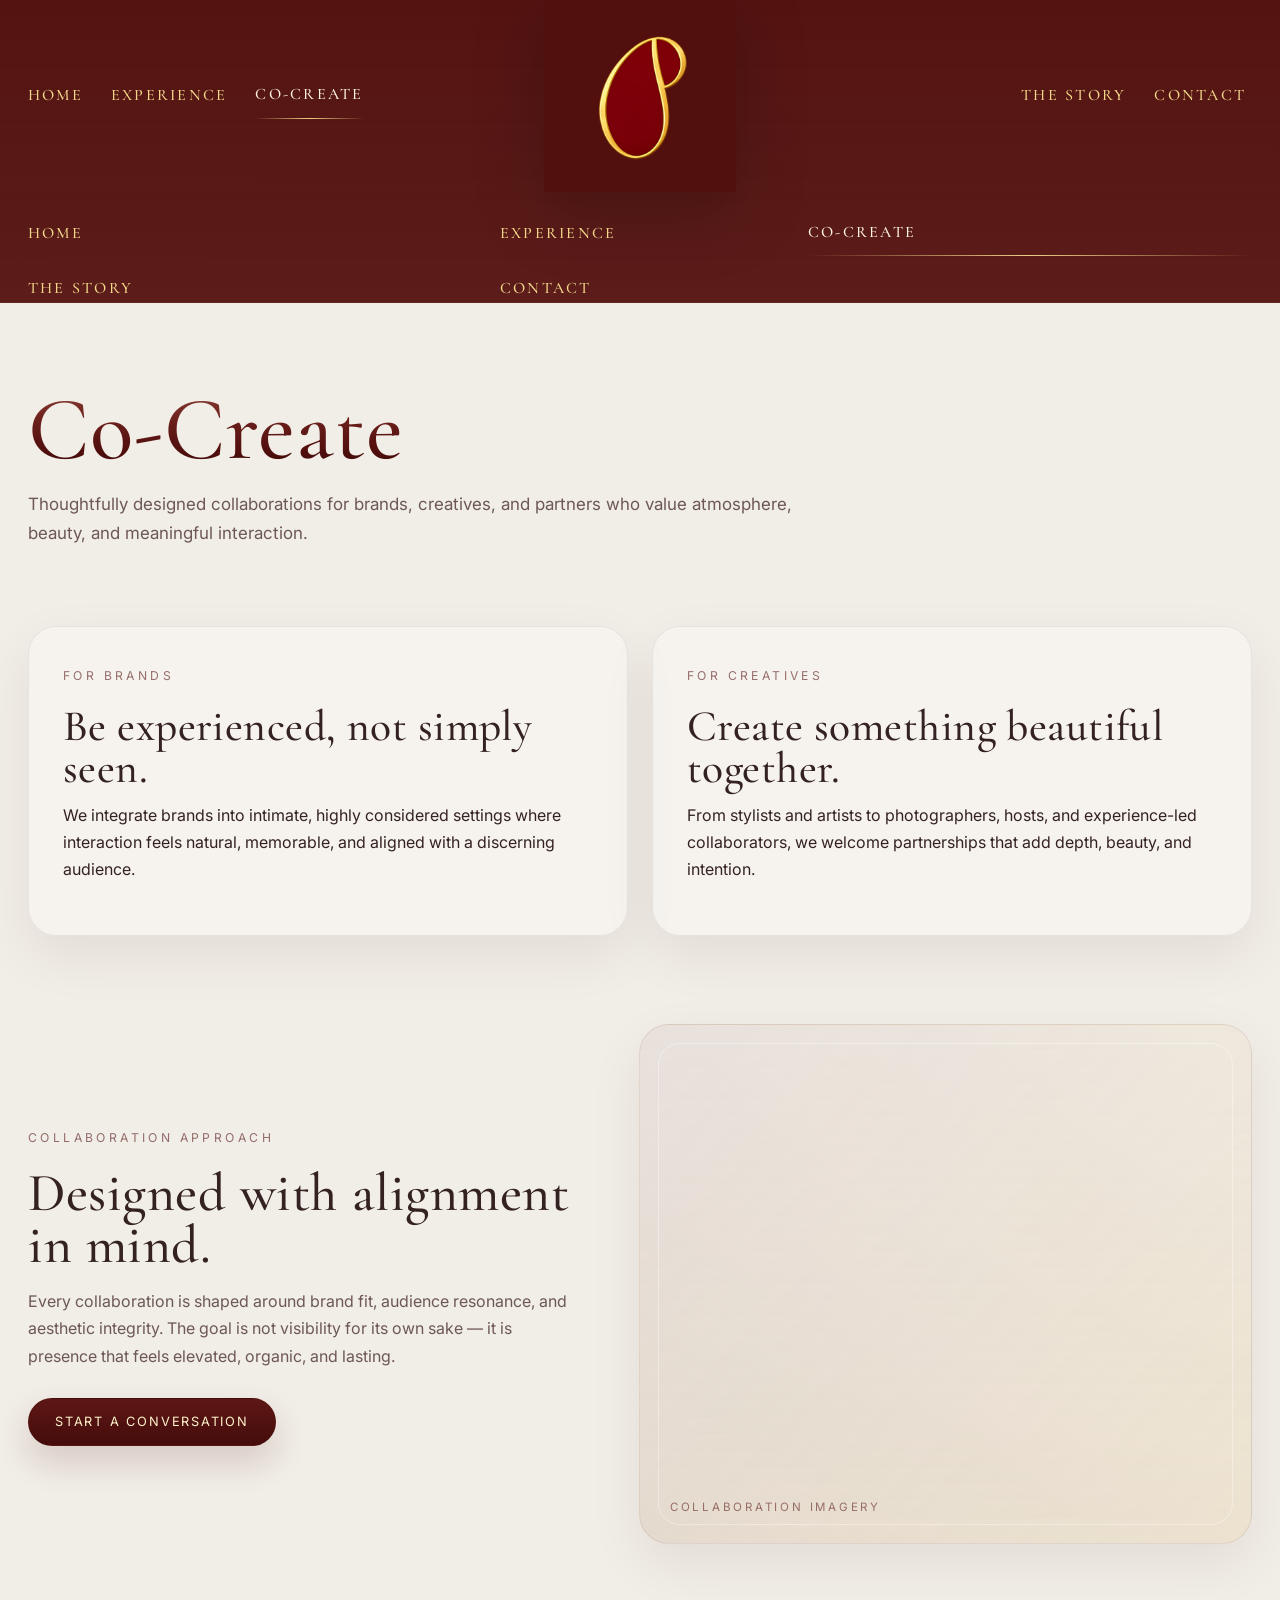
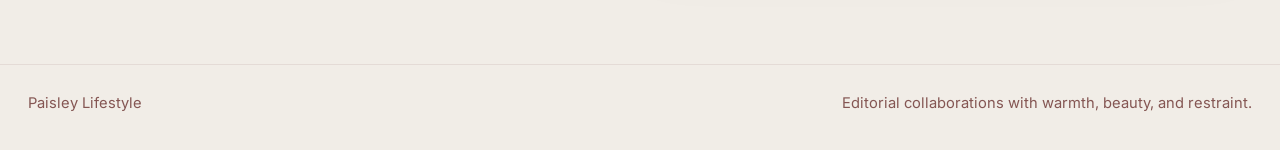
==== commit 9a0f1815: "initial build with photo" ====
--- a/co-create.html
+++ b/co-create.html
@@ -14,27 +14,30 @@
         <span></span>
       </button>
 
-      <div class="nav-shell" data-nav-shell>
-        <div class="nav-shell-inner">
-          <nav class="nav-group left" aria-label="Primary left navigation">
-            <a class="nav-link" href="index.html">Home</a>
-            <a class="nav-link" href="experience.html">Experience</a>
-            <a class="nav-link active" href="co-create.html">Co-Create</a>
-          </nav>
-          <nav class="nav-group right" aria-label="Primary right navigation">
-            <a class="nav-link" href="story.html">The Story</a>
-            <a class="nav-link" href="contact.html">Contact</a>
-          </nav>
-        </div>
-      </div>
+      <nav class="nav-group left desktop-nav" aria-label="Primary left navigation">
+        <a class="nav-link " href="index.html">Home</a>
+        <a class="nav-link " href="experience.html">Experience</a>
+        <a class="nav-link active" href="co-create.html">Co-Create</a>
+      </nav>
 
       <a class="header-brand" href="index.html" aria-label="Paisley Lifestyle home">
         <img src="assets/mainlogo.png" alt="Paisley Lifestyle logo" onerror="this.onerror=null;this.src='assets/logo-placeholder.svg';" />
-        <div class="brand-mini-name">
-          <strong>Paisley</strong>
-          <span>Lifestyle</span>
+      </a>
+
+      <nav class="nav-group right desktop-nav" aria-label="Primary right navigation">
+        <a class="nav-link " href="story.html">The Story</a>
+        <a class="nav-link " href="contact.html">Contact</a>
+      </nav>
+
+      <div class="nav-shell" data-nav-shell>
+        <div class="nav-shell-inner">
+          <a class="nav-link " href="index.html">Home</a>
+          <a class="nav-link " href="experience.html">Experience</a>
+          <a class="nav-link active" href="co-create.html">Co-Create</a>
+          <a class="nav-link " href="story.html">The Story</a>
+          <a class="nav-link " href="contact.html">Contact</a>
         </div>
-      </a>
+      </div>
     </div>
   </header>
 
--- a/styles.css
+++ b/styles.css
@@ -2,19 +2,20 @@
 
 :root {
   --maroon: #510f0d;
+  --maroon-deep: #3f0c0a;
   --bg: #f1ede7;
   --gold-1: #ffffff;
   --gold-2: #fce190;
   --gold-3: #9f2d2d;
-  --gold-solid: #e6cf8e;
-  --text: #332320;
-  --text-soft: #6a5550;
+  --gold-soft: #ecd89a;
+  --text: #342220;
+  --text-soft: #6d5853;
   --line: rgba(81, 15, 13, 0.14);
   --line-soft: rgba(81, 15, 13, 0.08);
-  --shadow-soft: 0 18px 50px rgba(53, 16, 14, 0.06);
+  --shadow-soft: 0 20px 55px rgba(53, 16, 14, 0.07);
   --shadow-deep: 0 24px 70px rgba(34, 8, 8, 0.16);
-  --container: 1260px;
-  --ease: 260ms cubic-bezier(.22,.61,.36,1);
+  --container: 1320px;
+  --ease: 280ms cubic-bezier(.22,.61,.36,1);
 }
 
 * { box-sizing: border-box; }
@@ -33,30 +34,30 @@
   position: fixed;
   inset: 0;
   pointer-events: none;
-  opacity: .55;
+  opacity: .52;
   background:
-    radial-gradient(circle at 15% 10%, rgba(255,255,255,.42), transparent 24%),
-    radial-gradient(circle at 82% 15%, rgba(255,255,255,.18), transparent 20%),
-    linear-gradient(180deg, rgba(255,255,255,.16), transparent 18%);
+    radial-gradient(circle at 10% 8%, rgba(255,255,255,.36), transparent 20%),
+    radial-gradient(circle at 86% 12%, rgba(255,255,255,.18), transparent 18%),
+    linear-gradient(180deg, rgba(255,255,255,.12), transparent 22%);
 }
 img { max-width: 100%; display: block; }
 a { color: inherit; text-decoration: none; }
 button, input, select, textarea { font: inherit; }
 
 .container {
-  width: min(calc(100% - 48px), var(--container));
+  width: min(calc(100% - 56px), var(--container));
   margin: 0 auto;
 }
 
 .gold-gradient {
-  background: linear-gradient(180deg, var(--gold-1) 0%, var(--gold-2) 42%, var(--gold-3) 100%);
+  background: linear-gradient(180deg, var(--gold-1) 0%, var(--gold-2) 44%, var(--gold-3) 100%);
   -webkit-background-clip: text;
   background-clip: text;
   color: transparent;
 }
 
 .maroon-gradient {
-  background: linear-gradient(180deg, #8d3a33 0%, #6d1f1a 38%, #510f0d 72%, #370a08 100%);
+  background: linear-gradient(180deg, #8c4139 0%, #6a1f1b 40%, #510f0d 74%, #390908 100%);
   -webkit-background-clip: text;
   background-clip: text;
   color: transparent;
@@ -64,52 +65,59 @@
 
 .eyebrow {
   display: inline-block;
-  margin-bottom: 20px;
+  margin-bottom: 18px;
   font-size: .76rem;
   letter-spacing: .28em;
   text-transform: uppercase;
-  color: rgba(81, 15, 13, .62);
-}
-
-h1, h2, h3, .display, .page-title, .hero-brand, .brand-mini-name {
+  color: rgba(81, 15, 13, .58);
+}
+
+h1, h2, h3, .display, .page-title, .hero-brand, .brand-mini-name, .nav-link {
   font-family: 'Cormorant Garamond', Georgia, serif;
   font-weight: 500;
   letter-spacing: .01em;
 }
 
-p { margin: 0 0 1.1rem; }
+p { margin: 0 0 1.12rem; }
 
 .site-header {
   position: sticky;
   top: 0;
   z-index: 1000;
-  background: rgba(81, 15, 13, .95);
+  background: linear-gradient(180deg, rgba(81,15,13,.985), rgba(81,15,13,.94));
   backdrop-filter: blur(14px);
-  border-bottom: 1px solid rgba(252, 225, 144, .12);
+  border-bottom: 1px solid rgba(252,225,144,.1);
 }
 
 .header-inner {
-  min-height: 112px;
+  min-height: 188px;
   display: grid;
   grid-template-columns: 1fr auto 1fr;
   align-items: center;
-  gap: 26px;
+  gap: 28px;
+  position: relative;
 }
 
 .nav-group {
   display: flex;
   align-items: center;
   gap: 28px;
-}
-.nav-group.right { justify-content: flex-end; }
+  min-width: 0;
+}
+.nav-group.left { justify-content: flex-start; }
+.nav-group.right {
+  justify-content: flex-end;
+  padding-right: 6px;
+}
 
 .nav-link {
   position: relative;
-  color: rgba(252, 225, 144, .92);
-  font-size: .88rem;
-  letter-spacing: .18em;
+  color: rgba(252, 225, 144, .96);
+  font-size: 1rem;
+  letter-spacing: .14em;
   text-transform: uppercase;
   transition: color var(--ease), opacity var(--ease), transform var(--ease);
+  white-space: nowrap;
 }
 .nav-link::after {
   content: "";
@@ -118,14 +126,13 @@
   right: 0;
   bottom: -10px;
   height: 1px;
-  background: linear-gradient(90deg, transparent, rgba(252,225,144,.92), transparent);
+  background: linear-gradient(90deg, transparent, rgba(252,225,144,.9), transparent);
   transform: scaleX(0);
-  transform-origin: center;
   transition: transform var(--ease);
 }
 .nav-link:hover,
 .nav-link.active {
-  color: #fff4cb;
+  color: #fff7dd;
   transform: translateY(-1px);
 }
 .nav-link:hover::after,
@@ -135,35 +142,38 @@
   display: inline-flex;
   align-items: center;
   justify-content: center;
-  gap: 14px;
-  min-width: 210px;
+  min-width: 280px;
 }
 .header-brand img {
-  width: 66px;
-  height: 66px;
+  width: min(16vw, 192px);
+  min-width: 138px;
+  height: auto;
   object-fit: contain;
-  filter: drop-shadow(0 14px 20px rgba(0,0,0,.18));
-}
-.brand-mini-name {
-  color: #f7e9ba;
-  line-height: .92;
-  text-align: left;
-}
-.brand-mini-name strong,
-.brand-mini-name span {
-  display: block;
-  font-family: 'Cormorant Garamond', Georgia, serif;
-}
-.brand-mini-name strong {
-  font-size: 1.35rem;
-  font-weight: 600;
-  letter-spacing: .04em;
-}
-.brand-mini-name span {
-  margin-top: 2px;
-  font-size: .84rem;
-  letter-spacing: .08em;
-}
+  filter: drop-shadow(0 18px 34px rgba(0,0,0,.22));
+}
+
+
+.nav-shell,
+.nav-shell-inner { display: contents; }
+.desktop-nav { display: flex; }
+.co-grid {
+  display: grid;
+  grid-template-columns: repeat(2, minmax(0, 1fr));
+  gap: 24px;
+}
+.co-panel {
+  padding: 34px;
+  border-radius: 28px;
+  background: rgba(255,255,255,.34);
+  border: 1px solid rgba(81,15,13,.08);
+  box-shadow: var(--shadow-soft);
+}
+.co-panel h2 {
+  margin: 0 0 12px;
+  font-size: clamp(2rem, 3.4vw, 3rem);
+  line-height: .98;
+}
+.contact-item a { color: var(--text); }
 
 .mobile-toggle {
   display: none;
@@ -195,12 +205,17 @@
 .mobile-toggle span::after { top: 7px; }
 
 .hero {
+  min-height: calc(100vh - 188px);
+  display: flex;
+  align-items: center;
+  justify-content: center;
+  text-align: center;
+  background:
+    radial-gradient(circle at 20% 16%, rgba(255,255,255,.08), transparent 22%),
+    radial-gradient(circle at 82% 12%, rgba(255,255,255,.05), transparent 18%),
+    linear-gradient(180deg, #5c1412 0%, #510f0d 52%, #47100f 100%);
+  color: #f7efe3;
   position: relative;
-  min-height: calc(100vh - 112px);
-  background:
-    linear-gradient(180deg, rgba(255,255,255,.02), rgba(255,255,255,0)),
-    linear-gradient(180deg, #5a1210 0%, #510f0d 50%, #47100f 100%);
-  color: #f7efe3;
   overflow: hidden;
 }
 .hero::before,
@@ -211,171 +226,180 @@
   pointer-events: none;
 }
 .hero::before {
-  inset: auto auto -180px -140px;
+  inset: auto auto -220px -160px;
+  width: 580px;
+  height: 580px;
+  background: radial-gradient(circle, rgba(255,255,255,.08), transparent 68%);
+}
+.hero::after {
+  inset: -180px -140px auto auto;
   width: 540px;
   height: 540px;
-  background: radial-gradient(circle, rgba(255,255,255,.1), transparent 68%);
-}
-.hero::after {
-  inset: -180px -140px auto auto;
-  width: 520px;
-  height: 520px;
-  background: radial-gradient(circle, rgba(252,225,144,.08), transparent 70%);
+  background: radial-gradient(circle, rgba(252,225,144,.06), transparent 70%);
 }
 .hero-content {
   position: relative;
   z-index: 1;
   max-width: 980px;
   margin: 0 auto;
-  padding: 86px 20px 110px;
-  text-align: center;
-}
-.hero-logo-wrap {
-  width: 154px;
-  height: 154px;
-  margin: 0 auto 34px;
-  display: grid;
-  place-items: center;
-  border-radius: 999px;
-  border: 1px solid rgba(255,255,255,.14);
-  background: radial-gradient(circle at 30% 25%, rgba(255,255,255,.08), rgba(255,255,255,.02));
-  box-shadow: 0 0 0 12px rgba(255,255,255,.03), var(--shadow-deep);
-}
-.hero-logo-wrap img {
-  width: 88px;
-  height: 88px;
-  object-fit: contain;
+  padding: 72px 20px 92px;
 }
 .hero-brand {
   margin: 0;
-  line-height: .88;
+  line-height: 1.02;
 }
 .hero-brand .line-one,
 .hero-brand .line-two {
   display: block;
   font-family: 'Cormorant Garamond', Georgia, serif;
+  padding-bottom: .08em;
 }
 .hero-brand .line-one {
-  font-size: clamp(4.4rem, 10vw, 8.6rem);
+  font-size: clamp(4.8rem, 11vw, 9rem);
   font-weight: 600;
 }
 .hero-brand .line-two {
-  margin-top: .14em;
-  font-size: clamp(2.2rem, 5vw, 4.3rem);
+  margin-top: .08em;
+  font-size: clamp(2.45rem, 5.6vw, 4.5rem);
   font-weight: 600;
 }
-.hero-tagline {
-  max-width: 700px;
-  margin: 30px auto 0;
-  color: rgba(247, 239, 227, .88);
-  font-size: clamp(1rem, 1.9vw, 1.24rem);
-  letter-spacing: .04em;
-}
-
-main.page-main { padding-bottom: 36px; }
+
+main.page-main { padding-bottom: 42px; }
 
 .page-hero {
-  padding: 78px 0 24px;
+  padding: 84px 0 20px;
 }
 .page-title {
   margin: 0;
-  font-size: clamp(3.1rem, 7vw, 5.8rem);
-  line-height: .92;
+  font-size: clamp(3.25rem, 7vw, 6rem);
+  line-height: .95;
 }
 .page-intro-copy {
-  max-width: 780px;
+  max-width: 800px;
   margin-top: 18px;
   color: var(--text-soft);
   font-size: 1.06rem;
 }
 
 .section {
-  padding: 38px 0 68px;
-}
-.section + .section { padding-top: 16px; }
+  padding: 40px 0 78px;
+}
+.section.compact-top { padding-top: 20px; }
+.section + .section { padding-top: 10px; }
 
 .editorial-split,
 .story-split,
 .contact-split,
-.event-split {
-  display: grid;
-  gap: 44px;
+.event-split,
+.asymmetric-split {
+  display: grid;
+  gap: 56px;
   align-items: start;
 }
 .editorial-split {
-  grid-template-columns: minmax(0, 1.02fr) minmax(360px, .98fr);
+  grid-template-columns: minmax(0, .95fr) minmax(420px, 1.05fr);
+  align-items: center;
+}
+.asymmetric-split {
+  grid-template-columns: minmax(470px, 1fr) minmax(0, .9fr);
   align-items: center;
 }
 .story-split {
-  grid-template-columns: minmax(420px, .95fr) minmax(0, 1.05fr);
+  grid-template-columns: minmax(0, 1.18fr) minmax(280px, .7fr);
+  align-items: start;
 }
 .contact-split {
   grid-template-columns: minmax(280px, .78fr) minmax(0, 1.22fr);
 }
 .event-split {
-  grid-template-columns: minmax(0, .9fr) minmax(380px, 1.1fr);
+  grid-template-columns: minmax(0, .82fr) minmax(500px, 1.18fr);
   align-items: center;
 }
 
 .editorial-copy,
-.flow-copy {
-  max-width: 760px;
+.flow-copy,
+.story-copy,
+.story-what-we-do {
+  max-width: 820px;
 }
 .section-title {
-  margin: 0 0 18px;
-  font-size: clamp(2.15rem, 4.2vw, 4rem);
-  line-height: .96;
+  margin: 0 0 16px;
+  font-size: clamp(2.2rem, 4.2vw, 4.1rem);
+  line-height: .98;
 }
 .section-copy,
 .flow-copy p,
 .series-intro,
-.page-intro-copy {
+.page-intro-copy,
+.story-copy p,
+.story-what-we-do p,
+.series-card p {
   color: var(--text-soft);
 }
 
 .divider-line {
   width: 110px;
   height: 1px;
-  margin: 30px 0;
+  margin: 28px 0 0;
   background: linear-gradient(90deg, rgba(81,15,13,.34), rgba(81,15,13,.08));
 }
 
 .image-stage {
   position: relative;
-  min-height: 560px;
+  overflow: hidden;
   border-radius: 30px;
-  overflow: hidden;
   box-shadow: var(--shadow-soft);
   background:
-    linear-gradient(180deg, rgba(255,255,255,.1), rgba(81,15,13,.04)),
-    linear-gradient(135deg, rgba(81,15,13,.09), rgba(252,225,144,.18));
+    linear-gradient(180deg, rgba(255,255,255,.16), rgba(81,15,13,.04)),
+    linear-gradient(135deg, rgba(81,15,13,.08), rgba(252,225,144,.18));
   border: 1px solid rgba(81,15,13,.08);
+  min-height: 460px;
 }
 .image-stage::before {
   content: "";
   position: absolute;
   inset: 18px;
   border-radius: 22px;
-  border: 1px solid rgba(255,255,255,.42);
+  border: 1px solid rgba(255,255,255,.38);
+  pointer-events: none;
+  z-index: 1;
 }
 .image-stage::after {
   content: attr(data-label);
   position: absolute;
-  left: 32px;
-  bottom: 28px;
-  font-size: .74rem;
+  left: 30px;
+  bottom: 26px;
+  font-size: .72rem;
   text-transform: uppercase;
   letter-spacing: .24em;
-  color: rgba(81,15,13,.55);
-}
-.image-stage.tall { min-height: 700px; }
-.image-stage.medium { min-height: 500px; }
-.image-stage.large { min-height: 620px; }
+  color: rgba(81,15,13,.54);
+  z-index: 1;
+}
+.image-stage img {
+  width: 100%;
+  height: 100%;
+  min-height: inherit;
+  object-fit: cover;
+}
+.image-stage.tall { min-height: 760px; }
+.image-stage.medium { min-height: 520px; }
+.image-stage.large { min-height: 640px; }
+.image-stage.story-small {
+  min-height: 360px;
+  max-width: 360px;
+  margin-left: auto;
+}
+.image-stage.frame-image img,
+.image-stage.contain-image img {
+  object-fit: contain;
+  padding: 36px;
+}
+.image-stage.offset-up { margin-top: -26px; }
 
 .feeling-list {
   list-style: none;
   padding: 0;
-  margin: 26px 0 0;
+  margin: 28px 0 0;
   display: grid;
   gap: 18px;
 }
@@ -398,28 +422,28 @@
 }
 
 .series-block {
-  margin-top: 14px;
+  margin-top: 18px;
   border-top: 1px solid var(--line);
 }
 .series-card {
   display: grid;
-  grid-template-columns: 220px 1fr;
+  grid-template-columns: 230px 1fr;
   gap: 28px;
-  padding: 28px 0;
+  padding: 30px 0;
   border-bottom: 1px solid var(--line-soft);
   transition: transform var(--ease), padding-left var(--ease);
 }
 .series-card:hover {
   transform: translateX(4px);
-  padding-left: 6px;
+  padding-left: 8px;
 }
 .series-card h3 {
   margin: 0;
-  font-size: clamp(1.7rem, 3vw, 2.4rem);
-  line-height: .96;
+  font-size: clamp(1.75rem, 3vw, 2.45rem);
+  line-height: .98;
 }
 .series-meta {
-  color: rgba(81,15,13,.6);
+  color: rgba(81,15,13,.58);
   font-size: .75rem;
   letter-spacing: .24em;
   text-transform: uppercase;
@@ -427,13 +451,12 @@
 }
 .series-card p {
   margin: 0;
-  max-width: 620px;
-  color: var(--text-soft);
+  max-width: 640px;
   font-size: 1.04rem;
 }
 
 .past-event-panel {
-  padding-right: 26px;
+  padding-right: 8px;
 }
 .event-list {
   list-style: none;
@@ -442,13 +465,11 @@
   display: grid;
   gap: 12px;
 }
-.event-list li {
-  color: var(--text);
-}
+.event-list li { color: var(--text); }
 .event-meta {
-  margin: 26px 0 30px;
-  display: grid;
-  gap: 10px;
+  margin: 28px 0 32px;
+  display: grid;
+  gap: 8px;
   color: var(--text-soft);
 }
 
@@ -474,28 +495,29 @@
   border-color: rgba(252,225,144,.34);
 }
 
-.story-copy p {
+.story-copy p,
+.story-what-we-do p {
   margin-bottom: 1.25rem;
   font-size: 1.05rem;
-  color: var(--text-soft);
-}
-.story-copy p strong {
+}
+.story-copy .lead,
+.story-what-we-do .lead {
+  color: var(--text);
   font-weight: 500;
-  color: var(--text);
-}
-.story-what-we-do {
-  max-width: 920px;
-  padding-top: 8px;
-}
-.story-what-we-do p {
-  margin-bottom: 1.15rem;
-}
+}
+.story-copy .closing-line,
 .story-what-we-do .closing-line {
-  max-width: 680px;
+  max-width: 700px;
   font-family: 'Cormorant Garamond', Georgia, serif;
-  font-size: clamp(1.7rem, 3vw, 2.35rem);
+  font-size: clamp(1.75rem, 3vw, 2.45rem);
   line-height: 1.08;
   color: var(--text);
+  margin-top: 12px;
+}
+.story-photo-wrap {
+  display: flex;
+  justify-content: flex-end;
+  padding-top: 24px;
 }
 
 .contact-panel,
@@ -507,10 +529,7 @@
   box-shadow: var(--shadow-soft);
   backdrop-filter: blur(7px);
 }
-.contact-panel {
-  position: sticky;
-  top: 140px;
-}
+.contact-panel { position: sticky; top: 210px; }
 .contact-list {
   display: grid;
   gap: 24px;
@@ -518,111 +537,117 @@
 }
 .contact-item-label {
   display: block;
-  margin-bottom: 8px;
+  color: rgba(81,15,13,.58);
   font-size: .76rem;
   letter-spacing: .24em;
   text-transform: uppercase;
-  color: rgba(81,15,13,.58);
-}
-.contact-item a,
-.contact-item p {
-  margin: 0;
+  margin-bottom: 4px;
+}
+.contact-item-value {
   color: var(--text);
-  font-size: 1.04rem;
-}
-.contact-item a:hover { color: var(--maroon); }
-
+  font-size: 1.05rem;
+}
 .form-grid {
   display: grid;
-  grid-template-columns: repeat(2, 1fr);
+  grid-template-columns: 1fr 1fr;
   gap: 18px;
 }
-.field,
-.field-full {
-  display: grid;
-  gap: 10px;
-}
-.field-full { grid-column: 1 / -1; }
+.form-field { display: grid; gap: 8px; }
+.form-field.full { grid-column: 1 / -1; }
 label {
-  font-size: .78rem;
+  color: rgba(81,15,13,.62);
+  font-size: .76rem;
   letter-spacing: .22em;
   text-transform: uppercase;
-  color: rgba(81,15,13,.6);
-}
-input,
-select,
-textarea {
+}
+input, select, textarea {
   width: 100%;
+  border: 1px solid rgba(81,15,13,.14);
+  background: rgba(255,255,255,.72);
+  border-radius: 18px;
   padding: 15px 16px;
-  border: 1px solid rgba(81,15,13,.12);
-  background: rgba(255,255,255,.8);
   color: var(--text);
-  border-radius: 16px;
   outline: none;
   transition: border-color var(--ease), box-shadow var(--ease), transform var(--ease);
 }
-textarea {
-  min-height: 170px;
-  resize: vertical;
-}
-input:focus,
-select:focus,
-textarea:focus {
-  border-color: rgba(81,15,13,.3);
-  box-shadow: 0 0 0 4px rgba(81,15,13,.06);
-}
-
-.co-grid {
-  display: grid;
-  grid-template-columns: repeat(2, 1fr);
-  gap: 30px;
-}
-.co-panel {
-  padding: 0 0 24px;
-  border-bottom: 1px solid var(--line);
-}
-.co-panel h2 {
-  margin: 0 0 12px;
-  font-size: clamp(2rem, 4vw, 3rem);
-  line-height: .98;
-}
-.co-panel p { color: var(--text-soft); }
+input:focus, select:focus, textarea:focus {
+  border-color: rgba(81,15,13,.32);
+  box-shadow: 0 0 0 4px rgba(81,15,13,.07);
+}
+textarea { min-height: 170px; resize: vertical; }
 
 .site-footer {
-  padding: 30px 0 44px;
-  color: rgba(81,15,13,.62);
+  border-top: 1px solid rgba(81,15,13,.08);
+  padding: 26px 0 34px;
+  color: rgba(81,15,13,.68);
 }
 .footer-inner {
   display: flex;
   justify-content: space-between;
-  gap: 22px;
-  padding-top: 24px;
-  border-top: 1px solid rgba(81,15,13,.1);
-}
-
-.nav-shell { display: contents; }
+  gap: 20px;
+  font-size: .92rem;
+}
 
 @media (max-width: 1100px) {
   .header-inner {
+    min-height: 156px;
+    gap: 18px;
+  }
+  .header-brand img {
+    width: min(20vw, 170px);
+    min-width: 124px;
+  }
+  .nav-group { gap: 18px; }
+  .nav-link { font-size: .88rem; letter-spacing: .1em; }
+  .editorial-split,
+  .story-split,
+  .contact-split,
+  .event-split,
+  .asymmetric-split {
+    grid-template-columns: 1fr;
+    gap: 34px;
+  }
+  .story-photo-wrap,
+  .image-stage.story-small { margin-left: 0; }
+  .image-stage.story-small { max-width: 100%; }
+  .contact-panel { position: static; }
+}
+
+@media (max-width: 820px) {
+  .desktop-nav { display: none; }
+  .nav-shell-inner { display: grid; }
+  .co-grid { grid-template-columns: 1fr; }
+  .site-header { overflow: visible; }
+  .header-inner {
+    min-height: 108px;
     grid-template-columns: auto 1fr auto;
-    min-height: 92px;
   }
   .mobile-toggle {
-    display: inline-grid;
-    place-items: center;
+    display: inline-flex;
+    align-items: center;
+    justify-content: center;
+  }
+  .header-brand {
+    justify-self: center;
+    min-width: auto;
+  }
+  .header-brand img {
+    width: 102px;
+    min-width: 102px;
   }
   .nav-shell {
-    display: block;
-    position: fixed;
-    inset: 92px 20px auto;
-    background: rgba(81,15,13,.985);
-    border: 1px solid rgba(252,225,144,.12);
-    border-radius: 24px;
-    padding: 22px;
-    box-shadow: 0 22px 60px rgba(0,0,0,.28);
+    position: absolute;
+    top: calc(100% + 8px);
+    left: 14px;
+    right: 14px;
+    background: rgba(81,15,13,.98);
+    border: 1px solid rgba(252,225,144,.08);
+    border-radius: 22px;
+    box-shadow: 0 26px 60px rgba(25,8,8,.28);
+    padding: 16px 18px 20px;
     opacity: 0;
     pointer-events: none;
-    transform: translateY(-12px);
+    transform: translateY(-10px);
     transition: opacity var(--ease), transform var(--ease);
   }
   .nav-shell.open {
@@ -630,78 +655,30 @@
     pointer-events: auto;
     transform: translateY(0);
   }
-  .nav-shell-inner {
-    display: grid;
-    gap: 20px;
-  }
+  .nav-shell-inner,
   .nav-group,
   .nav-group.right {
-    flex-direction: column;
-    align-items: flex-start;
-    justify-content: flex-start;
-    gap: 18px;
-  }
-
-  .editorial-split,
-  .story-split,
-  .contact-split,
-  .event-split,
-  .co-grid {
-    grid-template-columns: 1fr;
-  }
-  .image-stage,
-  .image-stage.tall,
-  .image-stage.large { min-height: 500px; }
-  .contact-panel {
-    position: static;
-  }
-}
-
-@media (max-width: 720px) {
-  .container { width: min(calc(100% - 28px), var(--container)); }
-  .header-brand {
-    min-width: 0;
-    gap: 10px;
-  }
-  .header-brand img {
-    width: 52px;
-    height: 52px;
-  }
-  .brand-mini-name strong { font-size: 1.02rem; }
-  .brand-mini-name span { font-size: .68rem; }
-
+    display: grid;
+    justify-content: start;
+    gap: 14px;
+    padding: 0;
+  }
+  .nav-shell-inner { gap: 18px; }
+  .nav-link::after { bottom: -6px; }
   .hero {
-    min-height: calc(100vh - 92px);
+    min-height: calc(100vh - 108px);
   }
   .hero-content {
-    padding: 70px 8px 86px;
-  }
-  .hero-logo-wrap {
-    width: 124px;
-    height: 124px;
-    margin-bottom: 26px;
-  }
-  .hero-logo-wrap img {
-    width: 72px;
-    height: 72px;
-  }
-  .page-hero { padding-top: 58px; }
-  .section { padding: 24px 0 52px; }
+    padding: 52px 10px 70px;
+  }
+  .page-hero { padding: 60px 0 10px; }
+  .section { padding: 30px 0 58px; }
   .series-card {
     grid-template-columns: 1fr;
-    gap: 12px;
-  }
-  .contact-panel,
-  .form-panel { padding: 24px; }
+    gap: 10px;
+  }
   .form-grid { grid-template-columns: 1fr; }
   .footer-inner {
     flex-direction: column;
-    align-items: flex-start;
-  }
-  .image-stage,
-  .image-stage.medium,
-  .image-stage.large,
-  .image-stage.tall {
-    min-height: 360px;
-  }
-}
+  }
+}
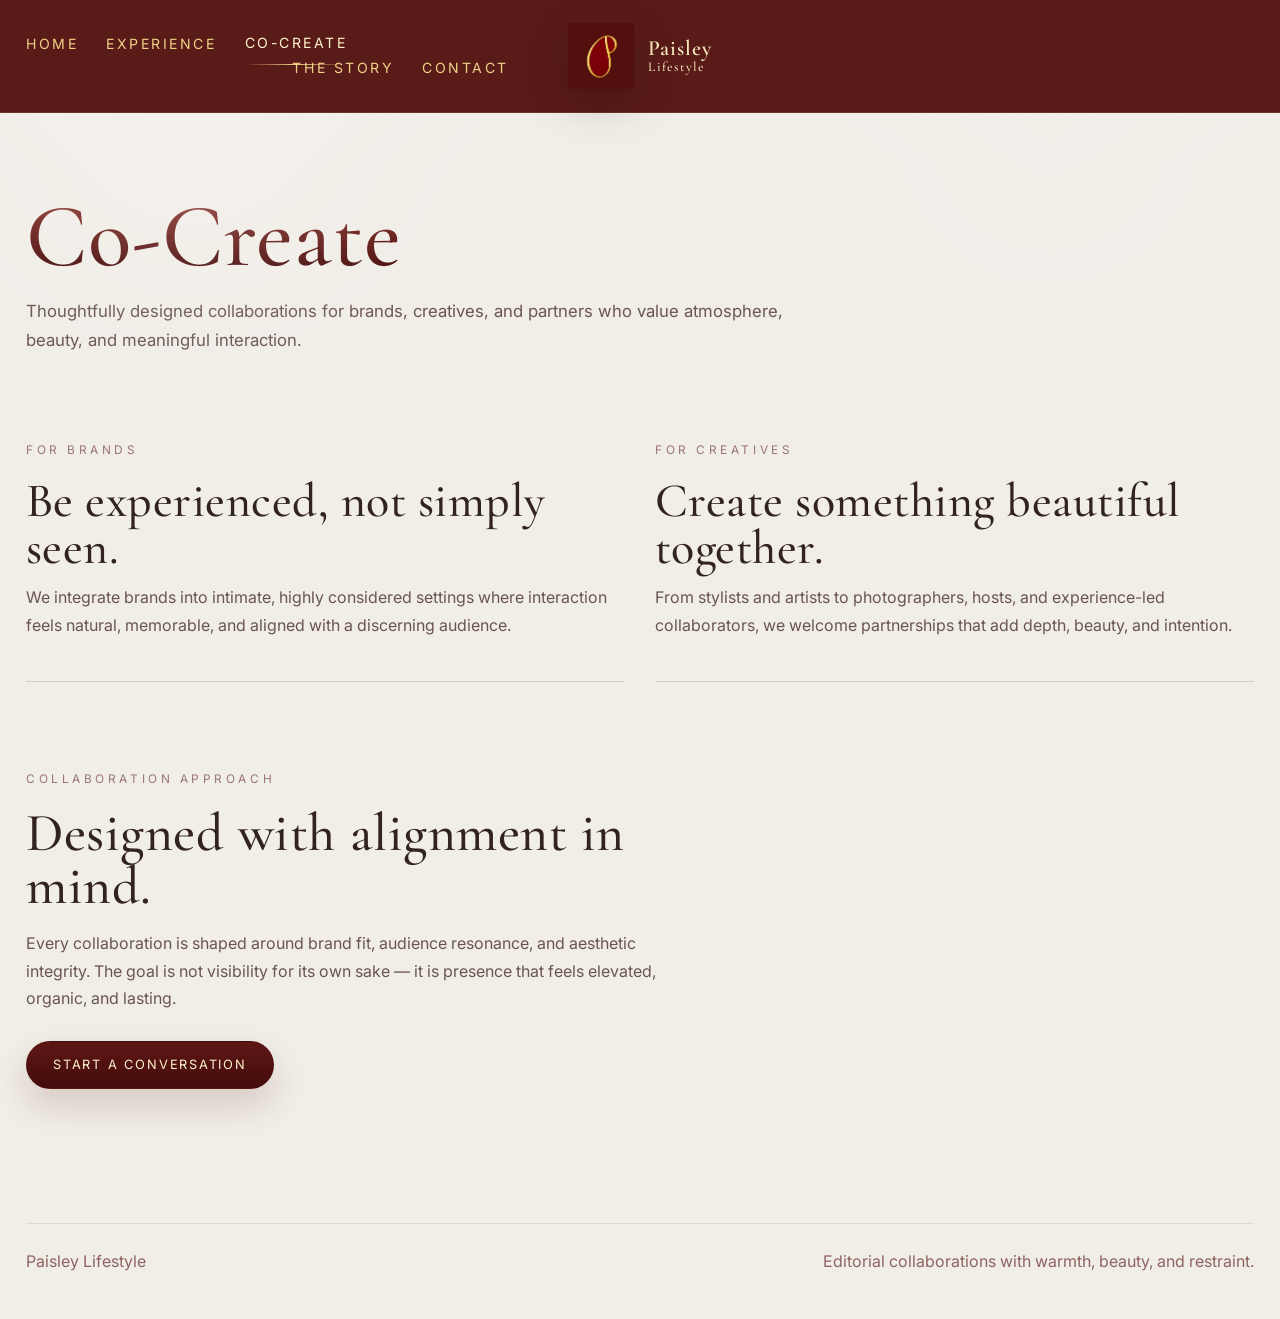
==== commit 043a3131: "initial build with logo" ====
--- a/co-create.html
+++ b/co-create.html
@@ -14,30 +14,27 @@
         <span></span>
       </button>
 
-      <nav class="nav-group left desktop-nav" aria-label="Primary left navigation">
-        <a class="nav-link " href="index.html">Home</a>
-        <a class="nav-link " href="experience.html">Experience</a>
-        <a class="nav-link active" href="co-create.html">Co-Create</a>
-      </nav>
+      <div class="nav-shell" data-nav-shell>
+        <div class="nav-shell-inner">
+          <nav class="nav-group left" aria-label="Primary left navigation">
+            <a class="nav-link" href="index.html">Home</a>
+            <a class="nav-link" href="experience.html">Experience</a>
+            <a class="nav-link active" href="co-create.html">Co-Create</a>
+          </nav>
+          <nav class="nav-group right" aria-label="Primary right navigation">
+            <a class="nav-link" href="story.html">The Story</a>
+            <a class="nav-link" href="contact.html">Contact</a>
+          </nav>
+        </div>
+      </div>
 
       <a class="header-brand" href="index.html" aria-label="Paisley Lifestyle home">
         <img src="assets/mainlogo.png" alt="Paisley Lifestyle logo" onerror="this.onerror=null;this.src='assets/logo-placeholder.svg';" />
+        <div class="brand-mini-name">
+          <strong>Paisley</strong>
+          <span>Lifestyle</span>
+        </div>
       </a>
-
-      <nav class="nav-group right desktop-nav" aria-label="Primary right navigation">
-        <a class="nav-link " href="story.html">The Story</a>
-        <a class="nav-link " href="contact.html">Contact</a>
-      </nav>
-
-      <div class="nav-shell" data-nav-shell>
-        <div class="nav-shell-inner">
-          <a class="nav-link " href="index.html">Home</a>
-          <a class="nav-link " href="experience.html">Experience</a>
-          <a class="nav-link active" href="co-create.html">Co-Create</a>
-          <a class="nav-link " href="story.html">The Story</a>
-          <a class="nav-link " href="contact.html">Contact</a>
-        </div>
-      </div>
     </div>
   </header>
 
--- a/styles.css
+++ b/styles.css
@@ -1,21 +1,20 @@
-@import url('https://fonts.googleapis.com/css2?family=Cormorant+Garamond:wght@400;500;600;700&family=Inter:wght@300;400;500;600&display=swap');
+@import url("https://fonts.googleapis.com/css2?family=Cormorant+Garamond:wght@400;500;600;700&family=Inter:wght@300;400;500;600&display=swap");
 
 :root {
   --maroon: #510f0d;
-  --maroon-deep: #3f0c0a;
   --bg: #f1ede7;
   --gold-1: #ffffff;
   --gold-2: #fce190;
   --gold-3: #9f2d2d;
-  --gold-soft: #ecd89a;
-  --text: #342220;
-  --text-soft: #6d5853;
+  --gold-solid: #e6cf8e;
+  --text: #332320;
+  --text-soft: #6a5550;
   --line: rgba(81, 15, 13, 0.14);
   --line-soft: rgba(81, 15, 13, 0.08);
-  --shadow-soft: 0 20px 55px rgba(53, 16, 14, 0.07);
+  --shadow-soft: 0 18px 50px rgba(53, 16, 14, 0.06);
   --shadow-deep: 0 24px 70px rgba(34, 8, 8, 0.16);
-  --container: 1320px;
-  --ease: 280ms cubic-bezier(.22,.61,.36,1);
+  --container: 1280px;
+  --ease: 260ms cubic-bezier(.22,.61,.36,1);
 }
 
 * { box-sizing: border-box; }
@@ -24,8 +23,8 @@
   margin: 0;
   background: var(--bg);
   color: var(--text);
-  font-family: 'Inter', Arial, sans-serif;
-  line-height: 1.7;
+  font-family: "Inter", Arial, sans-serif;
+  line-height: 1.72;
   -webkit-font-smoothing: antialiased;
   text-rendering: optimizeLegibility;
 }
@@ -34,18 +33,18 @@
   position: fixed;
   inset: 0;
   pointer-events: none;
-  opacity: .52;
+  opacity: .55;
   background:
-    radial-gradient(circle at 10% 8%, rgba(255,255,255,.36), transparent 20%),
-    radial-gradient(circle at 86% 12%, rgba(255,255,255,.18), transparent 18%),
-    linear-gradient(180deg, rgba(255,255,255,.12), transparent 22%);
+    radial-gradient(circle at 15% 10%, rgba(255,255,255,.42), transparent 24%),
+    radial-gradient(circle at 82% 15%, rgba(255,255,255,.18), transparent 20%),
+    linear-gradient(180deg, rgba(255,255,255,.16), transparent 18%);
 }
 img { max-width: 100%; display: block; }
 a { color: inherit; text-decoration: none; }
 button, input, select, textarea { font: inherit; }
 
 .container {
-  width: min(calc(100% - 56px), var(--container));
+  width: min(calc(100% - 52px), var(--container));
   margin: 0 auto;
 }
 
@@ -57,7 +56,7 @@
 }
 
 .maroon-gradient {
-  background: linear-gradient(180deg, #8c4139 0%, #6a1f1b 40%, #510f0d 74%, #390908 100%);
+  background: linear-gradient(180deg, #8d3a33 0%, #6d1f1a 40%, #510f0d 75%, #370a08 100%);
   -webkit-background-clip: text;
   background-clip: text;
   color: transparent;
@@ -66,58 +65,58 @@
 .eyebrow {
   display: inline-block;
   margin-bottom: 18px;
-  font-size: .76rem;
-  letter-spacing: .28em;
+  font-size: .74rem;
+  letter-spacing: .3em;
   text-transform: uppercase;
-  color: rgba(81, 15, 13, .58);
-}
-
-h1, h2, h3, .display, .page-title, .hero-brand, .brand-mini-name, .nav-link {
-  font-family: 'Cormorant Garamond', Georgia, serif;
+  color: rgba(81, 15, 13, .54);
+}
+
+h1, h2, h3, .display, .page-title, .hero-brand, .brand-mini-name, .closing-line {
+  font-family: "Cormorant Garamond", Georgia, serif;
   font-weight: 500;
   letter-spacing: .01em;
 }
 
-p { margin: 0 0 1.12rem; }
+p { margin: 0 0 1.1rem; }
 
 .site-header {
   position: sticky;
   top: 0;
   z-index: 1000;
-  background: linear-gradient(180deg, rgba(81,15,13,.985), rgba(81,15,13,.94));
+  background: rgba(81, 15, 13, .95);
   backdrop-filter: blur(14px);
-  border-bottom: 1px solid rgba(252,225,144,.1);
+  border-bottom: 1px solid rgba(252, 225, 144, .12);
 }
 
 .header-inner {
-  min-height: 188px;
+  min-height: 112px;
   display: grid;
   grid-template-columns: 1fr auto 1fr;
   align-items: center;
-  gap: 28px;
-  position: relative;
+  gap: 26px;
+}
+.home-header-inner {
+  grid-template-columns: auto 1fr auto;
+}
+.header-spacer {
+  width: 190px;
+  justify-self: end;
 }
 
 .nav-group {
   display: flex;
   align-items: center;
   gap: 28px;
-  min-width: 0;
-}
-.nav-group.left { justify-content: flex-start; }
-.nav-group.right {
-  justify-content: flex-end;
-  padding-right: 6px;
-}
+}
+.nav-group.right { justify-content: flex-end; }
 
 .nav-link {
   position: relative;
-  color: rgba(252, 225, 144, .96);
-  font-size: 1rem;
-  letter-spacing: .14em;
+  color: rgba(252, 225, 144, .92);
+  font-size: .88rem;
+  letter-spacing: .18em;
   text-transform: uppercase;
   transition: color var(--ease), opacity var(--ease), transform var(--ease);
-  white-space: nowrap;
 }
 .nav-link::after {
   content: "";
@@ -126,13 +125,14 @@
   right: 0;
   bottom: -10px;
   height: 1px;
-  background: linear-gradient(90deg, transparent, rgba(252,225,144,.9), transparent);
+  background: linear-gradient(90deg, transparent, rgba(252,225,144,.92), transparent);
   transform: scaleX(0);
+  transform-origin: center;
   transition: transform var(--ease);
 }
 .nav-link:hover,
 .nav-link.active {
-  color: #fff7dd;
+  color: #fff4cb;
   transform: translateY(-1px);
 }
 .nav-link:hover::after,
@@ -142,38 +142,35 @@
   display: inline-flex;
   align-items: center;
   justify-content: center;
-  min-width: 280px;
+  gap: 14px;
+  min-width: 210px;
 }
 .header-brand img {
-  width: min(16vw, 192px);
-  min-width: 138px;
-  height: auto;
+  width: 66px;
+  height: 66px;
   object-fit: contain;
-  filter: drop-shadow(0 18px 34px rgba(0,0,0,.22));
-}
-
-
-.nav-shell,
-.nav-shell-inner { display: contents; }
-.desktop-nav { display: flex; }
-.co-grid {
-  display: grid;
-  grid-template-columns: repeat(2, minmax(0, 1fr));
-  gap: 24px;
-}
-.co-panel {
-  padding: 34px;
-  border-radius: 28px;
-  background: rgba(255,255,255,.34);
-  border: 1px solid rgba(81,15,13,.08);
-  box-shadow: var(--shadow-soft);
-}
-.co-panel h2 {
-  margin: 0 0 12px;
-  font-size: clamp(2rem, 3.4vw, 3rem);
-  line-height: .98;
-}
-.contact-item a { color: var(--text); }
+  filter: drop-shadow(0 14px 20px rgba(0,0,0,.18));
+}
+.brand-mini-name {
+  color: #f7e9ba;
+  line-height: .92;
+  text-align: left;
+}
+.brand-mini-name strong,
+.brand-mini-name span {
+  display: block;
+  font-family: "Cormorant Garamond", Georgia, serif;
+}
+.brand-mini-name strong {
+  font-size: 1.35rem;
+  font-weight: 600;
+  letter-spacing: .04em;
+}
+.brand-mini-name span {
+  margin-top: 2px;
+  font-size: .84rem;
+  letter-spacing: .08em;
+}
 
 .mobile-toggle {
   display: none;
@@ -205,17 +202,12 @@
 .mobile-toggle span::after { top: 7px; }
 
 .hero {
-  min-height: calc(100vh - 188px);
-  display: flex;
-  align-items: center;
-  justify-content: center;
-  text-align: center;
+  position: relative;
+  min-height: calc(100vh - 112px);
   background:
-    radial-gradient(circle at 20% 16%, rgba(255,255,255,.08), transparent 22%),
-    radial-gradient(circle at 82% 12%, rgba(255,255,255,.05), transparent 18%),
-    linear-gradient(180deg, #5c1412 0%, #510f0d 52%, #47100f 100%);
+    linear-gradient(180deg, rgba(255,255,255,.02), rgba(255,255,255,0)),
+    linear-gradient(180deg, #5a1210 0%, #510f0d 50%, #47100f 100%);
   color: #f7efe3;
-  position: relative;
   overflow: hidden;
 }
 .hero::before,
@@ -226,238 +218,221 @@
   pointer-events: none;
 }
 .hero::before {
-  inset: auto auto -220px -160px;
-  width: 580px;
-  height: 580px;
-  background: radial-gradient(circle, rgba(255,255,255,.08), transparent 68%);
+  inset: auto auto -180px -140px;
+  width: 540px;
+  height: 540px;
+  background: radial-gradient(circle, rgba(255,255,255,.1), transparent 68%);
 }
 .hero::after {
   inset: -180px -140px auto auto;
-  width: 540px;
-  height: 540px;
-  background: radial-gradient(circle, rgba(252,225,144,.06), transparent 70%);
+  width: 520px;
+  height: 520px;
+  background: radial-gradient(circle, rgba(252,225,144,.08), transparent 70%);
 }
 .hero-content {
   position: relative;
   z-index: 1;
   max-width: 980px;
   margin: 0 auto;
-  padding: 72px 20px 92px;
+  padding: 76px 20px 116px;
+  text-align: center;
+}
+.hero-logo-seamless {
+  width: min(31vw, 250px);
+  margin: 0 auto 22px;
+}
+.hero-logo-seamless img {
+  width: 100%;
+  height: auto;
+  object-fit: contain;
+  filter: drop-shadow(0 20px 40px rgba(0,0,0,.18));
 }
 .hero-brand {
   margin: 0;
-  line-height: 1.02;
+  line-height: 1;
 }
 .hero-brand .line-one,
 .hero-brand .line-two {
   display: block;
-  font-family: 'Cormorant Garamond', Georgia, serif;
+  font-family: "Cormorant Garamond", Georgia, serif;
   padding-bottom: .08em;
 }
 .hero-brand .line-one {
-  font-size: clamp(4.8rem, 11vw, 9rem);
+  font-size: clamp(4.6rem, 10vw, 8.6rem);
   font-weight: 600;
 }
 .hero-brand .line-two {
-  margin-top: .08em;
-  font-size: clamp(2.45rem, 5.6vw, 4.5rem);
+  margin-top: .18em;
+  font-size: clamp(2.3rem, 5vw, 4.3rem);
   font-weight: 600;
 }
 
-main.page-main { padding-bottom: 42px; }
-
-.page-hero {
-  padding: 84px 0 20px;
-}
+main.page-main { padding-bottom: 36px; }
+.page-hero { padding: 82px 0 24px; }
 .page-title {
   margin: 0;
-  font-size: clamp(3.25rem, 7vw, 6rem);
-  line-height: .95;
+  font-size: clamp(3.1rem, 7vw, 5.8rem);
+  line-height: .94;
 }
 .page-intro-copy {
-  max-width: 800px;
+  max-width: 780px;
   margin-top: 18px;
   color: var(--text-soft);
-  font-size: 1.06rem;
-}
-
-.section {
-  padding: 40px 0 78px;
-}
-.section.compact-top { padding-top: 20px; }
-.section + .section { padding-top: 10px; }
+  font-size: 1.05rem;
+}
+
+.section { padding: 38px 0 68px; }
+.section + .section { padding-top: 14px; }
 
 .editorial-split,
-.story-split,
 .contact-split,
 .event-split,
-.asymmetric-split {
-  display: grid;
-  gap: 56px;
+.co-grid,
+.story-editorial-grid {
+  display: grid;
+  gap: 44px;
   align-items: start;
 }
 .editorial-split {
-  grid-template-columns: minmax(0, .95fr) minmax(420px, 1.05fr);
+  grid-template-columns: minmax(0, 1.02fr) minmax(320px, .88fr);
   align-items: center;
 }
-.asymmetric-split {
-  grid-template-columns: minmax(470px, 1fr) minmax(0, .9fr);
-  align-items: center;
-}
-.story-split {
-  grid-template-columns: minmax(0, 1.18fr) minmax(280px, .7fr);
-  align-items: start;
+.image-left-split {
+  grid-template-columns: minmax(300px, .84fr) minmax(0, 1.08fr);
 }
 .contact-split {
   grid-template-columns: minmax(280px, .78fr) minmax(0, 1.22fr);
 }
 .event-split {
-  grid-template-columns: minmax(0, .82fr) minmax(500px, 1.18fr);
+  grid-template-columns: minmax(0, .92fr) minmax(320px, .98fr);
   align-items: center;
 }
+.story-editorial-grid {
+  grid-template-columns: minmax(0, 1fr) 260px;
+  align-items: start;
+}
 
 .editorial-copy,
-.flow-copy,
-.story-copy,
-.story-what-we-do {
-  max-width: 820px;
+.flow-copy {
+  max-width: 760px;
 }
 .section-title {
-  margin: 0 0 16px;
-  font-size: clamp(2.2rem, 4.2vw, 4.1rem);
+  margin: 0 0 18px;
+  font-size: clamp(2.1rem, 4.2vw, 3.9rem);
   line-height: .98;
 }
 .section-copy,
 .flow-copy p,
 .series-intro,
 .page-intro-copy,
-.story-copy p,
 .story-what-we-do p,
-.series-card p {
+.co-panel p {
   color: var(--text-soft);
 }
 
 .divider-line {
   width: 110px;
   height: 1px;
-  margin: 28px 0 0;
+  margin: 32px 0 0;
   background: linear-gradient(90deg, rgba(81,15,13,.34), rgba(81,15,13,.08));
 }
 
-.image-stage {
-  position: relative;
+.editorial-image {
   overflow: hidden;
-  border-radius: 30px;
+  border-radius: 18px;
   box-shadow: var(--shadow-soft);
-  background:
-    linear-gradient(180deg, rgba(255,255,255,.16), rgba(81,15,13,.04)),
-    linear-gradient(135deg, rgba(81,15,13,.08), rgba(252,225,144,.18));
-  border: 1px solid rgba(81,15,13,.08);
-  min-height: 460px;
-}
-.image-stage::before {
-  content: "";
-  position: absolute;
-  inset: 18px;
-  border-radius: 22px;
-  border: 1px solid rgba(255,255,255,.38);
-  pointer-events: none;
-  z-index: 1;
-}
-.image-stage::after {
-  content: attr(data-label);
-  position: absolute;
-  left: 30px;
-  bottom: 26px;
-  font-size: .72rem;
-  text-transform: uppercase;
-  letter-spacing: .24em;
-  color: rgba(81,15,13,.54);
-  z-index: 1;
-}
-.image-stage img {
+}
+.editorial-image img {
   width: 100%;
   height: 100%;
-  min-height: inherit;
+  display: block;
   object-fit: cover;
 }
-.image-stage.tall { min-height: 760px; }
-.image-stage.medium { min-height: 520px; }
-.image-stage.large { min-height: 640px; }
-.image-stage.story-small {
-  min-height: 360px;
-  max-width: 360px;
-  margin-left: auto;
-}
-.image-stage.frame-image img,
-.image-stage.contain-image img {
+.small-image {
+  width: min(100%, 360px);
+  justify-self: end;
+  aspect-ratio: 4 / 5;
+}
+.smaller-image {
+  width: min(100%, 420px);
+  aspect-ratio: 4 / 5;
+}
+.collage-image {
+  width: min(100%, 520px);
+  justify-self: end;
+  aspect-ratio: 4 / 5;
+}
+.story-small-image {
+  width: 100%;
+  aspect-ratio: 1 / 1.15;
+  background: transparent;
+  box-shadow: none;
+  border-radius: 14px;
+}
+.story-small-image img {
   object-fit: contain;
-  padding: 36px;
-}
-.image-stage.offset-up { margin-top: -26px; }
+}
+.story-side-image {
+  justify-self: end;
+  width: 100%;
+  max-width: 220px;
+  margin-top: 16px;
+}
 
 .feeling-list {
   list-style: none;
   padding: 0;
-  margin: 28px 0 0;
+  margin: 18px 0 0;
   display: grid;
   gap: 18px;
 }
 .feeling-list li {
-  padding-left: 24px;
+  padding-left: 22px;
   position: relative;
   color: var(--text);
-  font-size: 1.06rem;
+  font-size: 1.05rem;
 }
 .feeling-list li::before {
   content: "";
   position: absolute;
   left: 0;
-  top: .78em;
-  width: 9px;
-  height: 9px;
+  top: .82em;
+  width: 8px;
+  height: 8px;
   border-radius: 999px;
   background: linear-gradient(180deg, #fce190, #9f2d2d);
-  box-shadow: 0 0 0 6px rgba(252,225,144,.15);
+  box-shadow: 0 0 0 6px rgba(252,225,144,.14);
 }
 
 .series-block {
-  margin-top: 18px;
+  margin-top: 16px;
   border-top: 1px solid var(--line);
 }
 .series-card {
   display: grid;
-  grid-template-columns: 230px 1fr;
-  gap: 28px;
-  padding: 30px 0;
+  grid-template-columns: 260px 1fr;
+  gap: 30px;
+  padding: 28px 0;
   border-bottom: 1px solid var(--line-soft);
   transition: transform var(--ease), padding-left var(--ease);
 }
 .series-card:hover {
   transform: translateX(4px);
-  padding-left: 8px;
+  padding-left: 6px;
 }
 .series-card h3 {
   margin: 0;
-  font-size: clamp(1.75rem, 3vw, 2.45rem);
+  font-size: clamp(1.8rem, 3vw, 2.45rem);
   line-height: .98;
-}
-.series-meta {
-  color: rgba(81,15,13,.58);
-  font-size: .75rem;
-  letter-spacing: .24em;
-  text-transform: uppercase;
-  margin-top: 6px;
 }
 .series-card p {
   margin: 0;
-  max-width: 640px;
+  max-width: 620px;
+  color: var(--text-soft);
   font-size: 1.04rem;
 }
 
-.past-event-panel {
-  padding-right: 8px;
-}
+.past-event-panel { padding-right: 10px; }
 .event-list {
   list-style: none;
   padding: 0;
@@ -467,10 +442,33 @@
 }
 .event-list li { color: var(--text); }
 .event-meta {
-  margin: 28px 0 32px;
-  display: grid;
-  gap: 8px;
+  margin: 26px 0 30px;
+  display: grid;
+  gap: 10px;
   color: var(--text-soft);
+}
+
+.story-lead {
+  font-size: 1.18rem;
+  color: var(--text);
+}
+.refined-story-copy p {
+  font-size: 1.04rem;
+  margin-bottom: 1.18rem;
+  font-weight: 400;
+}
+.refined-story-copy em {
+  font-style: italic;
+}
+.story-what-we-do {
+  max-width: 920px;
+  padding-top: 8px;
+}
+.story-what-we-do .closing-line {
+  max-width: 680px;
+  font-size: clamp(1.7rem, 3vw, 2.35rem);
+  line-height: 1.08;
+  color: var(--text);
 }
 
 .button {
@@ -495,31 +493,6 @@
   border-color: rgba(252,225,144,.34);
 }
 
-.story-copy p,
-.story-what-we-do p {
-  margin-bottom: 1.25rem;
-  font-size: 1.05rem;
-}
-.story-copy .lead,
-.story-what-we-do .lead {
-  color: var(--text);
-  font-weight: 500;
-}
-.story-copy .closing-line,
-.story-what-we-do .closing-line {
-  max-width: 700px;
-  font-family: 'Cormorant Garamond', Georgia, serif;
-  font-size: clamp(1.75rem, 3vw, 2.45rem);
-  line-height: 1.08;
-  color: var(--text);
-  margin-top: 12px;
-}
-.story-photo-wrap {
-  display: flex;
-  justify-content: flex-end;
-  padding-top: 24px;
-}
-
 .contact-panel,
 .form-panel {
   padding: 34px;
@@ -529,7 +502,10 @@
   box-shadow: var(--shadow-soft);
   backdrop-filter: blur(7px);
 }
-.contact-panel { position: sticky; top: 210px; }
+.contact-panel {
+  position: sticky;
+  top: 140px;
+}
 .contact-list {
   display: grid;
   gap: 24px;
@@ -537,117 +513,113 @@
 }
 .contact-item-label {
   display: block;
-  color: rgba(81,15,13,.58);
+  margin-bottom: 8px;
   font-size: .76rem;
   letter-spacing: .24em;
   text-transform: uppercase;
-  margin-bottom: 4px;
-}
-.contact-item-value {
+  color: rgba(81,15,13,.58);
+}
+.contact-item a,
+.contact-item p {
+  margin: 0;
   color: var(--text);
-  font-size: 1.05rem;
-}
+  font-size: 1.04rem;
+}
+.contact-item a:hover { color: var(--maroon); }
+
 .form-grid {
   display: grid;
-  grid-template-columns: 1fr 1fr;
+  grid-template-columns: repeat(2, 1fr);
   gap: 18px;
 }
-.form-field { display: grid; gap: 8px; }
-.form-field.full { grid-column: 1 / -1; }
+.field,
+.field-full {
+  display: grid;
+  gap: 10px;
+}
+.field-full { grid-column: 1 / -1; }
 label {
-  color: rgba(81,15,13,.62);
-  font-size: .76rem;
+  font-size: .78rem;
   letter-spacing: .22em;
   text-transform: uppercase;
-}
-input, select, textarea {
+  color: rgba(81,15,13,.6);
+}
+input,
+select,
+textarea {
   width: 100%;
-  border: 1px solid rgba(81,15,13,.14);
-  background: rgba(255,255,255,.72);
-  border-radius: 18px;
   padding: 15px 16px;
+  border: 1px solid rgba(81,15,13,.12);
+  background: rgba(255,255,255,.8);
   color: var(--text);
+  border-radius: 16px;
   outline: none;
   transition: border-color var(--ease), box-shadow var(--ease), transform var(--ease);
 }
-input:focus, select:focus, textarea:focus {
-  border-color: rgba(81,15,13,.32);
-  box-shadow: 0 0 0 4px rgba(81,15,13,.07);
-}
-textarea { min-height: 170px; resize: vertical; }
+textarea {
+  min-height: 170px;
+  resize: vertical;
+}
+input:focus,
+select:focus,
+textarea:focus {
+  border-color: rgba(81,15,13,.3);
+  box-shadow: 0 0 0 4px rgba(81,15,13,.06);
+}
+
+.co-grid {
+  grid-template-columns: repeat(2, 1fr);
+  gap: 30px;
+}
+.co-panel {
+  padding: 0 0 24px;
+  border-bottom: 1px solid var(--line);
+}
+.co-panel h2 {
+  margin: 0 0 12px;
+  font-size: clamp(2rem, 4vw, 3rem);
+  line-height: .98;
+}
 
 .site-footer {
-  border-top: 1px solid rgba(81,15,13,.08);
-  padding: 26px 0 34px;
-  color: rgba(81,15,13,.68);
+  padding: 30px 0 44px;
+  color: rgba(81,15,13,.62);
 }
 .footer-inner {
   display: flex;
   justify-content: space-between;
-  gap: 20px;
-  font-size: .92rem;
-}
+  gap: 22px;
+  padding-top: 24px;
+  border-top: 1px solid rgba(81,15,13,.1);
+}
+
+.nav-shell { display: contents; }
 
 @media (max-width: 1100px) {
-  .header-inner {
-    min-height: 156px;
-    gap: 18px;
-  }
-  .header-brand img {
-    width: min(20vw, 170px);
-    min-width: 124px;
-  }
-  .nav-group { gap: 18px; }
-  .nav-link { font-size: .88rem; letter-spacing: .1em; }
-  .editorial-split,
-  .story-split,
-  .contact-split,
-  .event-split,
-  .asymmetric-split {
-    grid-template-columns: 1fr;
-    gap: 34px;
-  }
-  .story-photo-wrap,
-  .image-stage.story-small { margin-left: 0; }
-  .image-stage.story-small { max-width: 100%; }
-  .contact-panel { position: static; }
-}
-
-@media (max-width: 820px) {
-  .desktop-nav { display: none; }
-  .nav-shell-inner { display: grid; }
-  .co-grid { grid-template-columns: 1fr; }
-  .site-header { overflow: visible; }
-  .header-inner {
-    min-height: 108px;
+  .header-inner,
+  .home-header-inner {
     grid-template-columns: auto 1fr auto;
+    min-height: 92px;
+  }
+  .header-spacer {
+    width: 52px;
   }
   .mobile-toggle {
-    display: inline-flex;
-    align-items: center;
-    justify-content: center;
-  }
-  .header-brand {
-    justify-self: center;
-    min-width: auto;
-  }
-  .header-brand img {
-    width: 102px;
-    min-width: 102px;
+    display: inline-grid;
+    place-items: center;
   }
   .nav-shell {
-    position: absolute;
-    top: calc(100% + 8px);
-    left: 14px;
-    right: 14px;
-    background: rgba(81,15,13,.98);
-    border: 1px solid rgba(252,225,144,.08);
-    border-radius: 22px;
-    box-shadow: 0 26px 60px rgba(25,8,8,.28);
-    padding: 16px 18px 20px;
+    display: block;
+    position: fixed;
+    inset: 92px 20px auto;
+    background: rgba(81,15,13,.985);
+    border: 1px solid rgba(252,225,144,.12);
+    border-radius: 24px;
+    padding: 22px;
+    box-shadow: 0 22px 60px rgba(0,0,0,.28);
     opacity: 0;
     pointer-events: none;
-    transform: translateY(-10px);
+    transform: translateY(-12px);
     transition: opacity var(--ease), transform var(--ease);
   }
   .nav-shell.open {
@@ -655,30 +627,86 @@
     pointer-events: auto;
     transform: translateY(0);
   }
-  .nav-shell-inner,
+  .nav-shell-inner {
+    display: grid;
+    gap: 20px;
+  }
   .nav-group,
   .nav-group.right {
-    display: grid;
-    justify-content: start;
-    gap: 14px;
-    padding: 0;
-  }
-  .nav-shell-inner { gap: 18px; }
-  .nav-link::after { bottom: -6px; }
+    flex-direction: column;
+    align-items: flex-start;
+    justify-content: flex-start;
+    gap: 18px;
+  }
+
+  .editorial-split,
+  .contact-split,
+  .event-split,
+  .co-grid,
+  .story-editorial-grid,
+  .image-left-split {
+    grid-template-columns: 1fr;
+  }
+  .small-image,
+  .smaller-image,
+  .collage-image,
+  .story-side-image {
+    justify-self: start;
+  }
+  .contact-panel {
+    position: static;
+  }
+}
+
+@media (max-width: 720px) {
+  .container { width: min(calc(100% - 28px), var(--container)); }
+  .header-brand {
+    min-width: 0;
+    gap: 10px;
+  }
+  .header-brand img {
+    width: 52px;
+    height: 52px;
+  }
+  .brand-mini-name strong { font-size: 1.02rem; }
+  .brand-mini-name span { font-size: .68rem; }
+
   .hero {
-    min-height: calc(100vh - 108px);
+    min-height: calc(100vh - 92px);
   }
   .hero-content {
-    padding: 52px 10px 70px;
-  }
-  .page-hero { padding: 60px 0 10px; }
-  .section { padding: 30px 0 58px; }
+    padding: 66px 8px 88px;
+  }
+  .hero-logo-seamless {
+    width: min(56vw, 210px);
+    margin-bottom: 18px;
+  }
+  .hero-brand .line-one {
+    font-size: clamp(3.2rem, 16vw, 4.8rem);
+  }
+  .hero-brand .line-two {
+    font-size: clamp(1.7rem, 8vw, 2.3rem);
+    margin-top: .14em;
+  }
+  .page-hero { padding-top: 58px; }
+  .section { padding: 24px 0 52px; }
   .series-card {
     grid-template-columns: 1fr;
-    gap: 10px;
-  }
+    gap: 12px;
+  }
+  .contact-panel,
+  .form-panel { padding: 24px; }
   .form-grid { grid-template-columns: 1fr; }
   .footer-inner {
     flex-direction: column;
-  }
-}
+    align-items: flex-start;
+  }
+  .small-image,
+  .smaller-image,
+  .collage-image {
+    width: 100%;
+  }
+  .story-side-image {
+    max-width: 180px;
+  }
+}
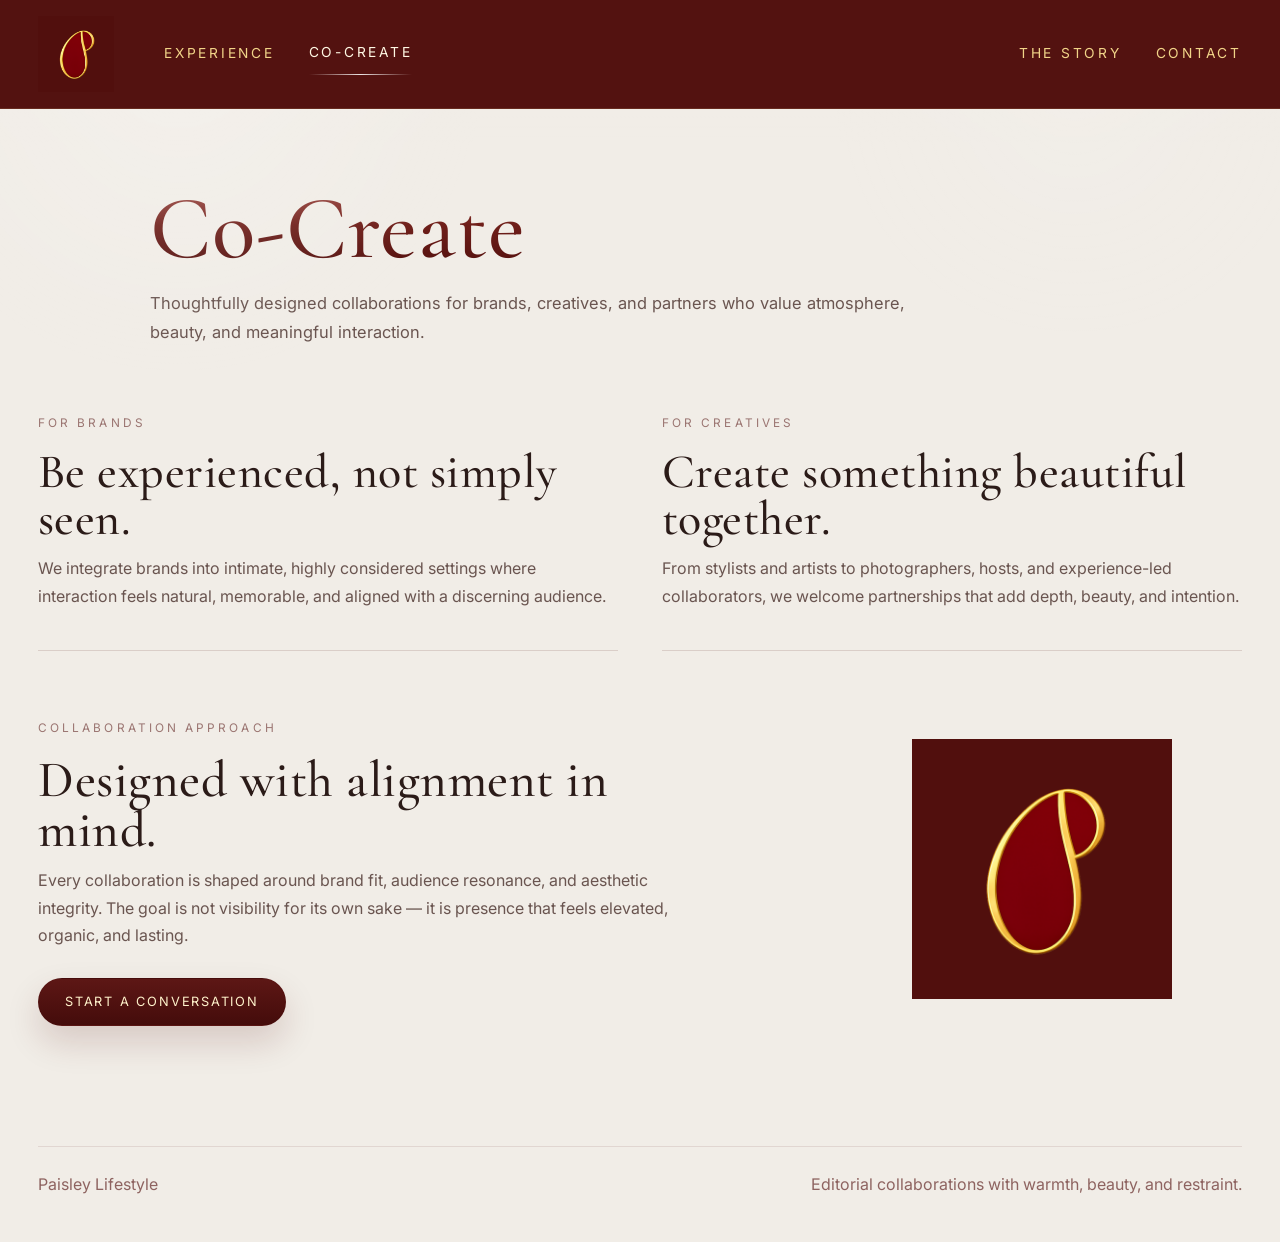
==== commit 3ef1deec: "Initial build editorial" ====
--- a/co-create.html
+++ b/co-create.html
@@ -9,45 +9,40 @@
 </head>
 <body>
   <header class="site-header">
-    <div class="container header-inner">
+    <div class="container header-bar">
+      <a class="header-logo-link" href="index.html" aria-label="Paisley Lifestyle home">
+        <img src="assets/mainlogo.png" alt="Paisley Lifestyle logo" onerror="this.onerror=null;this.src='assets/logo-placeholder.svg';" />
+      </a>
+
       <button class="mobile-toggle" type="button" aria-label="Toggle navigation" aria-expanded="false" data-mobile-toggle>
         <span></span>
       </button>
 
       <div class="nav-shell" data-nav-shell>
         <div class="nav-shell-inner">
-          <nav class="nav-group left" aria-label="Primary left navigation">
-            <a class="nav-link" href="index.html">Home</a>
+          <nav class="nav-cluster nav-left" aria-label="Primary left navigation">
             <a class="nav-link" href="experience.html">Experience</a>
             <a class="nav-link active" href="co-create.html">Co-Create</a>
           </nav>
-          <nav class="nav-group right" aria-label="Primary right navigation">
+          <nav class="nav-cluster nav-right" aria-label="Primary right navigation">
             <a class="nav-link" href="story.html">The Story</a>
             <a class="nav-link" href="contact.html">Contact</a>
           </nav>
         </div>
       </div>
-
-      <a class="header-brand" href="index.html" aria-label="Paisley Lifestyle home">
-        <img src="assets/mainlogo.png" alt="Paisley Lifestyle logo" onerror="this.onerror=null;this.src='assets/logo-placeholder.svg';" />
-        <div class="brand-mini-name">
-          <strong>Paisley</strong>
-          <span>Lifestyle</span>
-        </div>
-      </a>
     </div>
   </header>
 
   <main class="page-main">
-    <section class="page-hero">
-      <div class="container">
+    <section class="page-hero page-hero-editorial">
+      <div class="container narrow-header-copy">
         <h1 class="page-title maroon-gradient">Co-Create</h1>
         <p class="page-intro-copy">Thoughtfully designed collaborations for brands, creatives, and partners who value atmosphere, beauty, and meaningful interaction.</p>
       </div>
     </section>
 
     <section class="section">
-      <div class="container co-grid">
+      <div class="container co-grid co-grid-refined">
         <article class="co-panel">
           <span class="eyebrow">For brands</span>
           <h2>Be experienced, not simply seen.</h2>
@@ -62,9 +57,9 @@
       </div>
     </section>
 
-    <section class="section">
-      <div class="container editorial-split">
-        <div class="editorial-copy">
+    <section class="section section-tight">
+      <div class="container editorial-split co-editorial-split">
+        <div class="editorial-copy tighter-copy">
           <span class="eyebrow">Collaboration approach</span>
           <h2 class="section-title">Designed with alignment in mind.</h2>
           <p class="section-copy">Every collaboration is shaped around brand fit, audience resonance, and aesthetic integrity. The goal is not visibility for its own sake — it is presence that feels elevated, organic, and lasting.</p>
@@ -73,7 +68,9 @@
           </div>
         </div>
 
-        <div class="image-stage medium" data-label="Collaboration imagery"></div>
+        <div class="editorial-image image-plain image-medium-right">
+          <img src="assets/mainlogo.png" alt="Paisley Lifestyle collaboration imagery" onerror="this.onerror=null;this.src='assets/logo-placeholder.svg';" />
+        </div>
       </div>
     </section>
   </main>
--- a/styles.css
+++ b/styles.css
@@ -6,14 +6,13 @@
   --gold-1: #ffffff;
   --gold-2: #fce190;
   --gold-3: #9f2d2d;
-  --gold-solid: #e6cf8e;
-  --text: #332320;
+  --gold-soft: #ecd79b;
+  --text: #2b1b18;
   --text-soft: #6a5550;
   --line: rgba(81, 15, 13, 0.14);
   --line-soft: rgba(81, 15, 13, 0.08);
-  --shadow-soft: 0 18px 50px rgba(53, 16, 14, 0.06);
-  --shadow-deep: 0 24px 70px rgba(34, 8, 8, 0.16);
-  --container: 1280px;
+  --shadow-soft: 0 18px 48px rgba(53, 16, 14, 0.06);
+  --container: 1320px;
   --ease: 260ms cubic-bezier(.22,.61,.36,1);
 }
 
@@ -33,90 +32,104 @@
   position: fixed;
   inset: 0;
   pointer-events: none;
-  opacity: .55;
+  opacity: .5;
   background:
-    radial-gradient(circle at 15% 10%, rgba(255,255,255,.42), transparent 24%),
-    radial-gradient(circle at 82% 15%, rgba(255,255,255,.18), transparent 20%),
-    linear-gradient(180deg, rgba(255,255,255,.16), transparent 18%);
+    radial-gradient(circle at 14% 8%, rgba(255,255,255,.38), transparent 22%),
+    radial-gradient(circle at 84% 11%, rgba(255,255,255,.16), transparent 18%),
+    linear-gradient(180deg, rgba(255,255,255,.12), transparent 16%);
 }
 img { max-width: 100%; display: block; }
 a { color: inherit; text-decoration: none; }
 button, input, select, textarea { font: inherit; }
 
 .container {
-  width: min(calc(100% - 52px), var(--container));
+  width: min(calc(100% - 76px), var(--container));
   margin: 0 auto;
 }
 
 .gold-gradient {
-  background: linear-gradient(180deg, var(--gold-1) 0%, var(--gold-2) 44%, var(--gold-3) 100%);
+  background: linear-gradient(180deg, var(--gold-1) 0%, var(--gold-2) 48%, var(--gold-3) 100%);
   -webkit-background-clip: text;
   background-clip: text;
   color: transparent;
 }
 
 .maroon-gradient {
-  background: linear-gradient(180deg, #8d3a33 0%, #6d1f1a 40%, #510f0d 75%, #370a08 100%);
+  background: linear-gradient(180deg, #9f4a43 0%, #6f1f1a 45%, #510f0d 100%);
   -webkit-background-clip: text;
   background-clip: text;
   color: transparent;
 }
 
-.eyebrow {
-  display: inline-block;
-  margin-bottom: 18px;
-  font-size: .74rem;
-  letter-spacing: .3em;
-  text-transform: uppercase;
-  color: rgba(81, 15, 13, .54);
-}
-
-h1, h2, h3, .display, .page-title, .hero-brand, .brand-mini-name, .closing-line {
+h1, h2, h3, .page-title, .hero-brand, .closing-line {
   font-family: "Cormorant Garamond", Georgia, serif;
   font-weight: 500;
   letter-spacing: .01em;
 }
 
-p { margin: 0 0 1.1rem; }
+p { margin: 0 0 1rem; }
 
 .site-header {
   position: sticky;
   top: 0;
   z-index: 1000;
-  background: rgba(81, 15, 13, .95);
+  background: rgba(81, 15, 13, .985);
+  border-bottom: 1px solid rgba(252, 225, 144, .12);
   backdrop-filter: blur(14px);
-  border-bottom: 1px solid rgba(252, 225, 144, .12);
-}
-
-.header-inner {
-  min-height: 112px;
+}
+
+.header-bar {
+  min-height: 108px;
+  display: grid;
+  grid-template-columns: 92px 1fr;
+  align-items: center;
+  gap: 34px;
+}
+
+.header-logo-link {
+  width: 76px;
+  height: 76px;
+  display: inline-flex;
+  align-items: center;
+  justify-content: center;
+}
+.header-logo-link img {
+  width: 100%;
+  height: 100%;
+  object-fit: contain;
+}
+
+.nav-shell { min-width: 0; }
+.nav-shell-inner {
   display: grid;
   grid-template-columns: 1fr auto 1fr;
   align-items: center;
-  gap: 26px;
-}
-.home-header-inner {
-  grid-template-columns: auto 1fr auto;
-}
-.header-spacer {
-  width: 190px;
-  justify-self: end;
-}
-
-.nav-group {
+}
+.nav-shell-inner::before {
+  content: "";
+  display: block;
+}
+.nav-cluster {
   display: flex;
   align-items: center;
-  gap: 28px;
-}
-.nav-group.right { justify-content: flex-end; }
-
+  gap: 34px;
+}
+.nav-left {
+  justify-content: flex-start;
+  grid-column: 1;
+}
+.nav-right {
+  justify-content: flex-end;
+  grid-column: 3;
+}
 .nav-link {
   position: relative;
-  color: rgba(252, 225, 144, .92);
-  font-size: .88rem;
-  letter-spacing: .18em;
+  color: rgba(252, 225, 144, .94);
+  font-size: .86rem;
+  letter-spacing: .2em;
   text-transform: uppercase;
-  transition: color var(--ease), opacity var(--ease), transform var(--ease);
+  white-space: nowrap;
+  transition: color var(--ease), transform var(--ease), opacity var(--ease);
 }
 .nav-link::after {
   content: "";
@@ -125,52 +138,18 @@
   right: 0;
   bottom: -10px;
   height: 1px;
-  background: linear-gradient(90deg, transparent, rgba(252,225,144,.92), transparent);
+  background: linear-gradient(90deg, transparent, rgba(255,255,255,.88), transparent);
   transform: scaleX(0);
   transform-origin: center;
   transition: transform var(--ease);
 }
 .nav-link:hover,
 .nav-link.active {
-  color: #fff4cb;
+  color: #fff8e4;
   transform: translateY(-1px);
 }
 .nav-link:hover::after,
 .nav-link.active::after { transform: scaleX(1); }
-
-.header-brand {
-  display: inline-flex;
-  align-items: center;
-  justify-content: center;
-  gap: 14px;
-  min-width: 210px;
-}
-.header-brand img {
-  width: 66px;
-  height: 66px;
-  object-fit: contain;
-  filter: drop-shadow(0 14px 20px rgba(0,0,0,.18));
-}
-.brand-mini-name {
-  color: #f7e9ba;
-  line-height: .92;
-  text-align: left;
-}
-.brand-mini-name strong,
-.brand-mini-name span {
-  display: block;
-  font-family: "Cormorant Garamond", Georgia, serif;
-}
-.brand-mini-name strong {
-  font-size: 1.35rem;
-  font-weight: 600;
-  letter-spacing: .04em;
-}
-.brand-mini-name span {
-  margin-top: 2px;
-  font-size: .84rem;
-  letter-spacing: .08em;
-}
 
 .mobile-toggle {
   display: none;
@@ -202,87 +181,153 @@
 .mobile-toggle span::after { top: 7px; }
 
 .hero {
+  background: var(--maroon);
+  color: #f6eee5;
+  overflow: hidden;
+}
+.hero-fashion {
+  min-height: calc(100vh - 108px);
   position: relative;
-  min-height: calc(100vh - 112px);
-  background:
-    linear-gradient(180deg, rgba(255,255,255,.02), rgba(255,255,255,0)),
-    linear-gradient(180deg, #5a1210 0%, #510f0d 50%, #47100f 100%);
-  color: #f7efe3;
-  overflow: hidden;
-}
-.hero::before,
-.hero::after {
+}
+.hero-fashion::before {
   content: "";
   position: absolute;
-  border-radius: 999px;
-  pointer-events: none;
-}
-.hero::before {
-  inset: auto auto -180px -140px;
-  width: 540px;
-  height: 540px;
-  background: radial-gradient(circle, rgba(255,255,255,.1), transparent 68%);
-}
-.hero::after {
-  inset: -180px -140px auto auto;
-  width: 520px;
-  height: 520px;
-  background: radial-gradient(circle, rgba(252,225,144,.08), transparent 70%);
-}
-.hero-content {
+  inset: auto auto -16vh -10vw;
+  width: 38vw;
+  height: 38vw;
+  border-radius: 50%;
+  background: radial-gradient(circle, rgba(255,255,255,.06), transparent 70%);
+}
+.hero-fashion::after {
+  content: "";
+  position: absolute;
+  inset: 6vh 8vw auto auto;
+  width: 30vw;
+  height: 30vw;
+  border-radius: 50%;
+  background: radial-gradient(circle, rgba(255,255,255,.04), transparent 70%);
+}
+.hero-fashion-inner {
   position: relative;
   z-index: 1;
-  max-width: 980px;
-  margin: 0 auto;
-  padding: 76px 20px 116px;
+  min-height: calc(100vh - 108px);
+  display: flex;
+  flex-direction: column;
+  align-items: center;
+  justify-content: center;
   text-align: center;
-}
-.hero-logo-seamless {
-  width: min(31vw, 250px);
-  margin: 0 auto 22px;
-}
-.hero-logo-seamless img {
+  padding: 5vh 0 8vh;
+}
+.hero-logo-blend {
+  width: min(24vw, 220px);
+  margin-bottom: 16px;
+}
+.hero-logo-blend img {
   width: 100%;
   height: auto;
   object-fit: contain;
-  filter: drop-shadow(0 20px 40px rgba(0,0,0,.18));
-}
-.hero-brand {
+}
+.editorial-brand {
   margin: 0;
-  line-height: 1;
-}
-.hero-brand .line-one,
-.hero-brand .line-two {
+  line-height: .92;
+  transform: translateY(-12px);
+}
+.editorial-brand .line-one,
+.editorial-brand .line-two {
   display: block;
   font-family: "Cormorant Garamond", Georgia, serif;
-  padding-bottom: .08em;
-}
-.hero-brand .line-one {
-  font-size: clamp(4.6rem, 10vw, 8.6rem);
+  padding-bottom: .09em;
+}
+.editorial-brand .line-one {
+  font-size: clamp(4.8rem, 10vw, 8.9rem);
   font-weight: 600;
 }
-.hero-brand .line-two {
-  margin-top: .18em;
-  font-size: clamp(2.3rem, 5vw, 4.3rem);
+.editorial-brand .line-two {
+  margin-top: .14em;
+  font-size: clamp(2.45rem, 5vw, 4.45rem);
   font-weight: 600;
 }
+.hero-subcopy {
+  max-width: 640px;
+  margin: 18px auto 0;
+  color: rgba(246,238,229,.78);
+  font-size: 1rem;
+  letter-spacing: .03em;
+}
+
+.home-fashion-intro {
+  padding: 58px 0 78px;
+}
+.fashion-grid {
+  display: grid;
+  grid-template-columns: minmax(0, 1.1fr) minmax(300px, .9fr);
+  gap: 76px;
+  align-items: start;
+}
+.fashion-intro-copy {
+  max-width: 760px;
+}
+.fashion-kicker {
+  margin-bottom: 18px;
+  font-size: .74rem;
+  letter-spacing: .28em;
+  text-transform: uppercase;
+  color: rgba(81,15,13,.56);
+}
+.fashion-statement {
+  margin-bottom: 18px;
+  font-family: "Cormorant Garamond", Georgia, serif;
+  font-size: clamp(2.2rem, 4.2vw, 4rem);
+  line-height: .98;
+  color: var(--text);
+}
+.fashion-support {
+  max-width: 680px;
+  color: var(--text-soft);
+}
+.fashion-links {
+  display: grid;
+  gap: 18px;
+  padding-top: 6px;
+}
+.fashion-link {
+  display: block;
+  padding: 16px 0 18px;
+  border-bottom: 1px solid var(--line-soft);
+  transition: transform var(--ease), padding-left var(--ease);
+}
+.fashion-link span {
+  display: inline-block;
+  font-family: "Cormorant Garamond", Georgia, serif;
+  font-size: clamp(1.7rem, 3vw, 2.55rem);
+  line-height: 1;
+}
+.fashion-link:hover {
+  transform: translateX(4px);
+  padding-left: 4px;
+}
 
 main.page-main { padding-bottom: 36px; }
-.page-hero { padding: 82px 0 24px; }
+.page-hero {
+  padding: 78px 0 18px;
+}
+.page-hero-editorial .narrow-header-copy {
+  max-width: 980px;
+}
 .page-title {
   margin: 0;
-  font-size: clamp(3.1rem, 7vw, 5.8rem);
+  font-size: clamp(3.1rem, 7vw, 5.9rem);
   line-height: .94;
 }
 .page-intro-copy {
-  max-width: 780px;
+  max-width: 760px;
   margin-top: 18px;
   color: var(--text-soft);
-  font-size: 1.05rem;
-}
-
-.section { padding: 38px 0 68px; }
-.section + .section { padding-top: 14px; }
+  font-size: 1.03rem;
+}
+
+.section { padding: 28px 0 54px; }
+.section-tight { padding-top: 8px; }
 
 .editorial-split,
 .contact-split,
@@ -294,114 +339,139 @@
   align-items: start;
 }
 .editorial-split {
-  grid-template-columns: minmax(0, 1.02fr) minmax(320px, .88fr);
-  align-items: center;
-}
-.image-left-split {
-  grid-template-columns: minmax(300px, .84fr) minmax(0, 1.08fr);
+  grid-template-columns: minmax(0, 1.06fr) minmax(220px, .56fr);
+}
+.experience-intro-split {
+  align-items: center;
+}
+.feeling-split {
+  grid-template-columns: minmax(200px, .5fr) minmax(0, 1fr);
+  align-items: center;
 }
 .contact-split {
   grid-template-columns: minmax(280px, .78fr) minmax(0, 1.22fr);
 }
-.event-split {
-  grid-template-columns: minmax(0, .92fr) minmax(320px, .98fr);
-  align-items: center;
-}
-.story-editorial-grid {
-  grid-template-columns: minmax(0, 1fr) 260px;
-  align-items: start;
+.contact-split-refined {
+  gap: 34px;
+}
+.event-split-large {
+  grid-template-columns: minmax(0, .84fr) minmax(360px, .96fr);
+  align-items: center;
+}
+.co-grid-refined {
+  grid-template-columns: repeat(2, minmax(0, 1fr));
+}
+.co-editorial-split {
+  align-items: center;
+}
+.story-grid-refined {
+  grid-template-columns: minmax(0, 1fr) 180px;
+  gap: 54px;
 }
 
 .editorial-copy,
-.flow-copy {
-  max-width: 760px;
+.flow-copy,
+.series-wrap,
+.story-what-we-do {
+  max-width: 880px;
+}
+.tighter-copy {
+  max-width: 660px;
 }
 .section-title {
-  margin: 0 0 18px;
-  font-size: clamp(2.1rem, 4.2vw, 3.9rem);
+  margin: 0 0 12px;
+  font-size: clamp(2.05rem, 4vw, 3.65rem);
   line-height: .98;
 }
 .section-copy,
 .flow-copy p,
 .series-intro,
-.page-intro-copy,
 .story-what-we-do p,
-.co-panel p {
+.co-panel p,
+.contact-item a,
+.contact-item p {
   color: var(--text-soft);
 }
 
-.divider-line {
-  width: 110px;
-  height: 1px;
-  margin: 32px 0 0;
-  background: linear-gradient(90deg, rgba(81,15,13,.34), rgba(81,15,13,.08));
-}
-
-.editorial-image {
-  overflow: hidden;
-  border-radius: 18px;
-  box-shadow: var(--shadow-soft);
-}
-.editorial-image img {
+.eyebrow {
+  display: inline-block;
+  margin-bottom: 16px;
+  font-size: .74rem;
+  letter-spacing: .26em;
+  text-transform: uppercase;
+  color: rgba(81, 15, 13, .54);
+}
+
+.image-plain {
+  overflow: visible;
+  background: transparent;
+  border-radius: 0;
+  box-shadow: none;
+}
+.image-plain img {
   width: 100%;
   height: 100%;
-  display: block;
   object-fit: cover;
 }
-.small-image {
-  width: min(100%, 360px);
-  justify-self: end;
+.image-small-right {
+  width: min(100%, 210px);
+  justify-self: center;
   aspect-ratio: 4 / 5;
 }
-.smaller-image {
-  width: min(100%, 420px);
+.image-small-left {
+  width: min(100%, 200px);
+  justify-self: center;
   aspect-ratio: 4 / 5;
 }
-.collage-image {
-  width: min(100%, 520px);
-  justify-self: end;
+.image-medium-right {
+  width: min(100%, 260px);
+  justify-self: center;
+  aspect-ratio: 1 / 1;
+}
+.collage-image-large {
+  width: min(100%, 560px);
+  justify-self: center;
   aspect-ratio: 4 / 5;
 }
-.story-small-image {
-  width: 100%;
-  aspect-ratio: 1 / 1.15;
-  background: transparent;
-  box-shadow: none;
-  border-radius: 14px;
-}
-.story-small-image img {
-  object-fit: contain;
-}
-.story-side-image {
+.story-symbol-wrap {
   justify-self: end;
   width: 100%;
-  max-width: 220px;
-  margin-top: 16px;
+  max-width: 160px;
+  padding-top: 10px;
+}
+.story-symbol-image {
+  aspect-ratio: 1 / 1;
+}
+.story-symbol-image img {
+  object-fit: contain;
 }
 
 .feeling-list {
   list-style: none;
   padding: 0;
-  margin: 18px 0 0;
-  display: grid;
-  gap: 18px;
+  margin: 10px 0 0;
+  display: grid;
+  gap: 6px;
 }
 .feeling-list li {
-  padding-left: 22px;
   position: relative;
+  padding-left: 16px;
   color: var(--text);
-  font-size: 1.05rem;
+  font-size: 1rem;
+  line-height: 1.52;
 }
 .feeling-list li::before {
   content: "";
   position: absolute;
   left: 0;
   top: .82em;
-  width: 8px;
-  height: 8px;
-  border-radius: 999px;
+  width: 5px;
+  height: 5px;
+  border-radius: 50%;
   background: linear-gradient(180deg, #fce190, #9f2d2d);
-  box-shadow: 0 0 0 6px rgba(252,225,144,.14);
+}
+.compact-list {
+  gap: 5px;
 }
 
 .series-block {
@@ -410,15 +480,15 @@
 }
 .series-card {
   display: grid;
-  grid-template-columns: 260px 1fr;
-  gap: 30px;
-  padding: 28px 0;
+  grid-template-columns: 250px 1fr;
+  gap: 28px;
+  padding: 20px 0;
   border-bottom: 1px solid var(--line-soft);
   transition: transform var(--ease), padding-left var(--ease);
 }
 .series-card:hover {
   transform: translateX(4px);
-  padding-left: 6px;
+  padding-left: 4px;
 }
 .series-card h3 {
   margin: 0;
@@ -429,44 +499,39 @@
   margin: 0;
   max-width: 620px;
   color: var(--text-soft);
-  font-size: 1.04rem;
-}
-
-.past-event-panel { padding-right: 10px; }
+}
+.series-card strong {
+  color: var(--text);
+  font-weight: 600;
+}
+
+.past-event-panel { max-width: 520px; }
 .event-list {
   list-style: none;
   padding: 0;
-  margin: 20px 0 0;
-  display: grid;
-  gap: 12px;
-}
-.event-list li { color: var(--text); }
+  margin: 16px 0 0;
+  display: grid;
+  gap: 10px;
+}
 .event-meta {
-  margin: 26px 0 30px;
-  display: grid;
-  gap: 10px;
+  margin: 20px 0 24px;
+  display: grid;
+  gap: 8px;
   color: var(--text-soft);
 }
 
 .story-lead {
-  font-size: 1.18rem;
+  font-size: 1.1rem;
   color: var(--text);
 }
 .refined-story-copy p {
-  font-size: 1.04rem;
-  margin-bottom: 1.18rem;
+  font-size: 1.02rem;
+  margin-bottom: 1.02rem;
   font-weight: 400;
 }
-.refined-story-copy em {
-  font-style: italic;
-}
-.story-what-we-do {
-  max-width: 920px;
-  padding-top: 8px;
-}
 .story-what-we-do .closing-line {
-  max-width: 680px;
-  font-size: clamp(1.7rem, 3vw, 2.35rem);
+  max-width: 720px;
+  font-size: clamp(1.55rem, 2.8vw, 2.12rem);
   line-height: 1.08;
   color: var(--text);
 }
@@ -484,8 +549,8 @@
   letter-spacing: .14em;
   text-transform: uppercase;
   font-size: .8rem;
+  box-shadow: 0 16px 34px rgba(81,15,13,.16);
   transition: transform var(--ease), box-shadow var(--ease), border-color var(--ease);
-  box-shadow: 0 16px 34px rgba(81,15,13,.16);
 }
 .button:hover {
   transform: translateY(-2px);
@@ -493,8 +558,7 @@
   border-color: rgba(252,225,144,.34);
 }
 
-.contact-panel,
-.form-panel {
+.editorial-panel-light {
   padding: 34px;
   background: rgba(255,255,255,.34);
   border: 1px solid rgba(81,15,13,.08);
@@ -504,14 +568,15 @@
 }
 .contact-panel {
   position: sticky;
-  top: 140px;
+  top: 132px;
 }
 .contact-list {
   display: grid;
   gap: 24px;
   margin-top: 24px;
 }
-.contact-item-label {
+.contact-item-label,
+label {
   display: block;
   margin-bottom: 8px;
   font-size: .76rem;
@@ -519,12 +584,6 @@
   text-transform: uppercase;
   color: rgba(81,15,13,.58);
 }
-.contact-item a,
-.contact-item p {
-  margin: 0;
-  color: var(--text);
-  font-size: 1.04rem;
-}
 .contact-item a:hover { color: var(--maroon); }
 
 .form-grid {
@@ -538,19 +597,13 @@
   gap: 10px;
 }
 .field-full { grid-column: 1 / -1; }
-label {
-  font-size: .78rem;
-  letter-spacing: .22em;
-  text-transform: uppercase;
-  color: rgba(81,15,13,.6);
-}
 input,
 select,
 textarea {
   width: 100%;
   padding: 15px 16px;
   border: 1px solid rgba(81,15,13,.12);
-  background: rgba(255,255,255,.8);
+  background: rgba(255,255,255,.82);
   color: var(--text);
   border-radius: 16px;
   outline: none;
@@ -567,10 +620,6 @@
   box-shadow: 0 0 0 4px rgba(81,15,13,.06);
 }
 
-.co-grid {
-  grid-template-columns: repeat(2, 1fr);
-  gap: 30px;
-}
 .co-panel {
   padding: 0 0 24px;
   border-bottom: 1px solid var(--line);
@@ -593,26 +642,29 @@
   border-top: 1px solid rgba(81,15,13,.1);
 }
 
-.nav-shell { display: contents; }
-
 @media (max-width: 1100px) {
-  .header-inner,
-  .home-header-inner {
-    grid-template-columns: auto 1fr auto;
+  .container {
+    width: min(calc(100% - 40px), var(--container));
+  }
+  .header-bar {
+    grid-template-columns: 76px auto 1fr;
+    gap: 20px;
     min-height: 92px;
   }
-  .header-spacer {
-    width: 52px;
+  .header-logo-link {
+    width: 58px;
+    height: 58px;
   }
   .mobile-toggle {
     display: inline-grid;
     place-items: center;
+    justify-self: end;
   }
   .nav-shell {
     display: block;
     position: fixed;
     inset: 92px 20px auto;
-    background: rgba(81,15,13,.985);
+    background: rgba(81,15,13,.99);
     border: 1px solid rgba(252,225,144,.12);
     border-radius: 24px;
     padding: 22px;
@@ -628,29 +680,33 @@
     transform: translateY(0);
   }
   .nav-shell-inner {
-    display: grid;
+    grid-template-columns: 1fr;
     gap: 20px;
   }
-  .nav-group,
-  .nav-group.right {
+  .nav-shell-inner::before { display: none; }
+  .nav-cluster,
+  .nav-right {
     flex-direction: column;
     align-items: flex-start;
     justify-content: flex-start;
     gap: 18px;
   }
 
+  .fashion-grid,
   .editorial-split,
   .contact-split,
-  .event-split,
-  .co-grid,
-  .story-editorial-grid,
-  .image-left-split {
+  .event-split-large,
+  .co-grid-refined,
+  .story-grid-refined,
+  .feeling-split {
     grid-template-columns: 1fr;
-  }
-  .small-image,
-  .smaller-image,
-  .collage-image,
-  .story-side-image {
+    gap: 28px;
+  }
+  .image-small-right,
+  .image-small-left,
+  .collage-image-large,
+  .story-symbol-wrap,
+  .image-medium-right {
     justify-self: start;
   }
   .contact-panel {
@@ -659,54 +715,53 @@
 }
 
 @media (max-width: 720px) {
-  .container { width: min(calc(100% - 28px), var(--container)); }
-  .header-brand {
-    min-width: 0;
-    gap: 10px;
-  }
-  .header-brand img {
-    width: 52px;
-    height: 52px;
-  }
-  .brand-mini-name strong { font-size: 1.02rem; }
-  .brand-mini-name span { font-size: .68rem; }
-
-  .hero {
+  .container { width: min(calc(100% - 26px), var(--container)); }
+  .hero-fashion,
+  .hero-fashion-inner {
     min-height: calc(100vh - 92px);
   }
-  .hero-content {
-    padding: 66px 8px 88px;
-  }
-  .hero-logo-seamless {
-    width: min(56vw, 210px);
-    margin-bottom: 18px;
-  }
-  .hero-brand .line-one {
-    font-size: clamp(3.2rem, 16vw, 4.8rem);
-  }
-  .hero-brand .line-two {
-    font-size: clamp(1.7rem, 8vw, 2.3rem);
-    margin-top: .14em;
-  }
-  .page-hero { padding-top: 58px; }
-  .section { padding: 24px 0 52px; }
+  .hero-fashion-inner {
+    padding: 2vh 0 7vh;
+  }
+  .hero-logo-blend {
+    width: min(48vw, 170px);
+    margin-bottom: 12px;
+  }
+  .editorial-brand {
+    transform: translateY(-4px);
+  }
+  .editorial-brand .line-one {
+    font-size: clamp(3.4rem, 16vw, 5rem);
+  }
+  .editorial-brand .line-two {
+    font-size: clamp(1.8rem, 8vw, 2.55rem);
+  }
+  .hero-subcopy {
+    font-size: .95rem;
+  }
+  .home-fashion-intro,
+  .section {
+    padding: 24px 0 46px;
+  }
+  .page-hero { padding-top: 56px; }
   .series-card {
     grid-template-columns: 1fr;
-    gap: 12px;
-  }
-  .contact-panel,
-  .form-panel { padding: 24px; }
+    gap: 10px;
+  }
+  .editorial-panel-light { padding: 24px; }
   .form-grid { grid-template-columns: 1fr; }
   .footer-inner {
     flex-direction: column;
     align-items: flex-start;
   }
-  .small-image,
-  .smaller-image,
-  .collage-image {
-    width: 100%;
-  }
-  .story-side-image {
-    max-width: 180px;
-  }
-}
+  .image-small-right,
+  .image-small-left {
+    width: min(100%, 180px);
+  }
+  .collage-image-large {
+    width: min(100%, 100%);
+  }
+  .story-symbol-wrap {
+    max-width: 124px;
+  }
+}
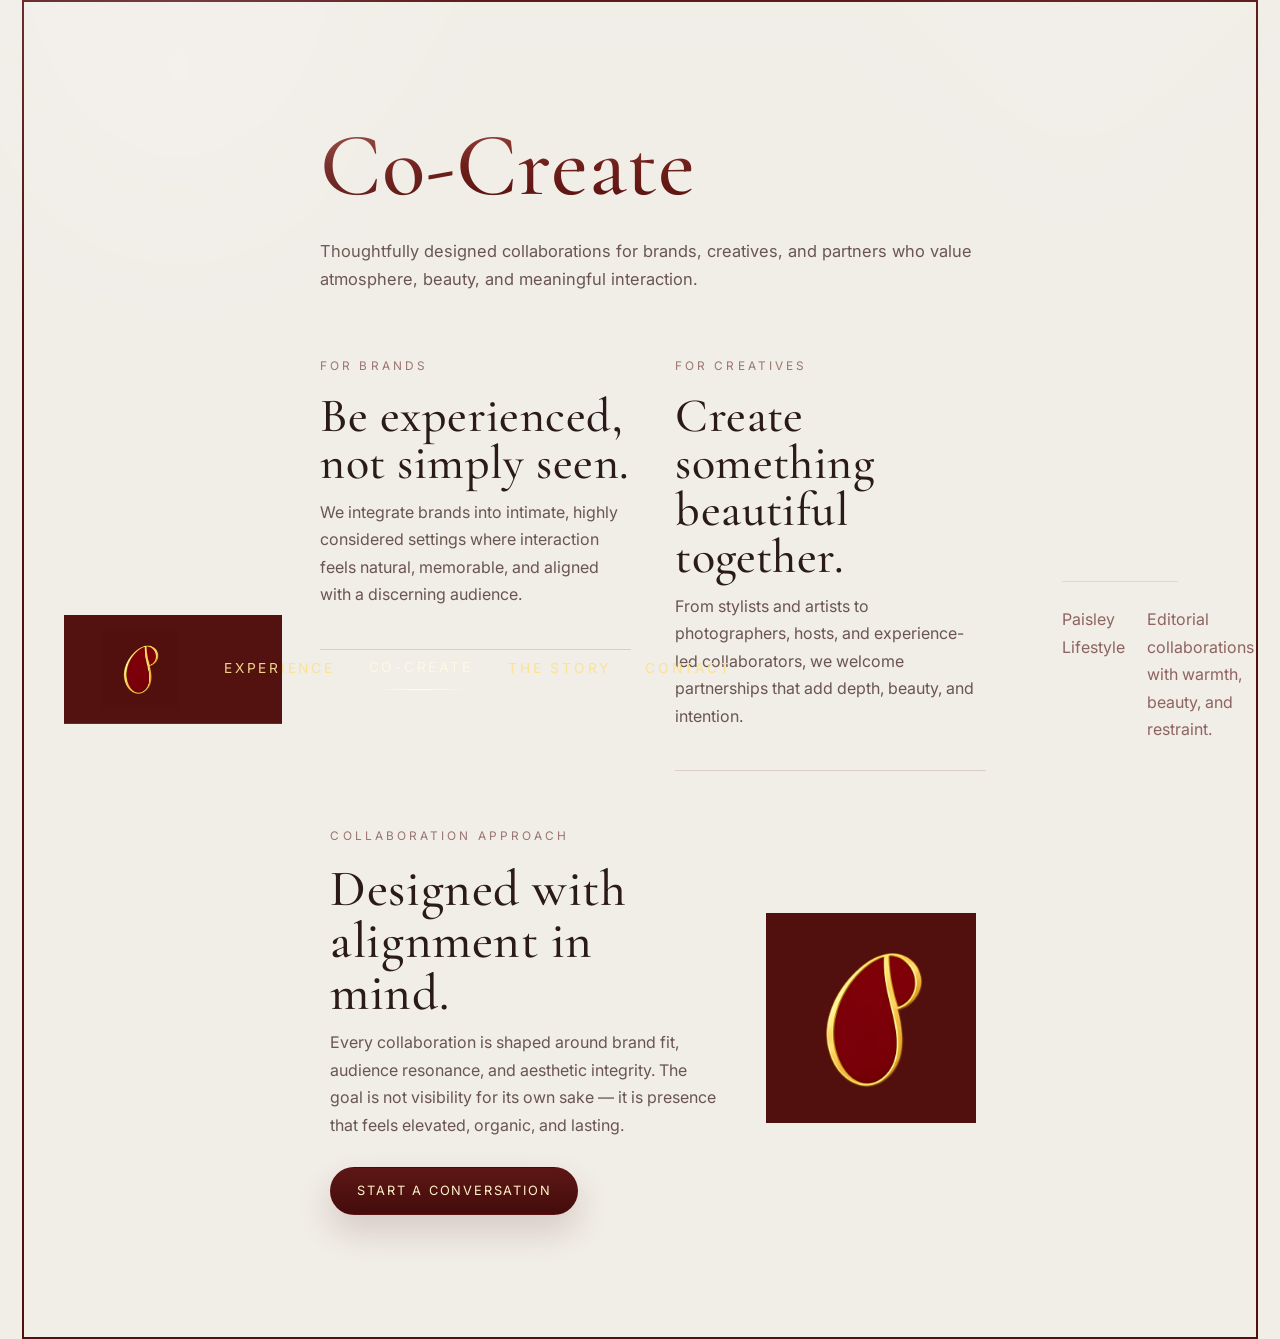
==== commit 23d1f5cc: "rebuild on card" ====
--- a/co-create.html
+++ b/co-create.html
@@ -8,6 +8,9 @@
   <link rel="stylesheet" href="styles.css" />
 </head>
 <body>
+<section class="hero-wrapper">
+  <div class="hero-frame">
+    <div class="hero-card">
   <header class="site-header">
     <div class="container header-bar">
       <a class="header-logo-link" href="index.html" aria-label="Paisley Lifestyle home">
@@ -83,5 +86,8 @@
   </footer>
 
   <script src="script.js"></script>
+    </div>
+  </div>
+</section>
 </body>
 </html>
--- a/styles.css
+++ b/styles.css
@@ -81,9 +81,9 @@
 .header-bar {
   min-height: 108px;
   display: grid;
-  grid-template-columns: 92px 1fr;
-  align-items: center;
-  gap: 34px;
+  grid-template-columns: 92px minmax(0, 1fr);
+  align-items: center;
+  gap: 30px;
 }
 
 .header-logo-link {
@@ -102,12 +102,9 @@
 .nav-shell { min-width: 0; }
 .nav-shell-inner {
   display: grid;
-  grid-template-columns: 1fr auto 1fr;
-  align-items: center;
-}
-.nav-shell-inner::before {
-  content: "";
-  display: block;
+  grid-template-columns: 1fr 1fr;
+  align-items: center;
+  column-gap: 36px;
 }
 .nav-cluster {
   display: flex;
@@ -120,7 +117,7 @@
 }
 .nav-right {
   justify-content: flex-end;
-  grid-column: 3;
+  grid-column: 2;
 }
 .nav-link {
   position: relative;
@@ -216,11 +213,11 @@
   align-items: center;
   justify-content: center;
   text-align: center;
-  padding: 5vh 0 8vh;
+  padding: 0 0 6vh;
 }
 .hero-logo-blend {
-  width: min(24vw, 220px);
-  margin-bottom: 16px;
+  width: min(24vw, 210px);
+  margin-bottom: 4px;
 }
 .hero-logo-blend img {
   width: 100%;
@@ -229,8 +226,8 @@
 }
 .editorial-brand {
   margin: 0;
-  line-height: .92;
-  transform: translateY(-12px);
+  line-height: .94;
+  transform: translateY(-48px);
 }
 .editorial-brand .line-one,
 .editorial-brand .line-two {
@@ -249,10 +246,18 @@
 }
 .hero-subcopy {
   max-width: 640px;
-  margin: 18px auto 0;
+  margin: 10px auto 0;
   color: rgba(246,238,229,.78);
-  font-size: 1rem;
+  font-size: .98rem;
   letter-spacing: .03em;
+}
+.hero-subcopy-highlight {
+  max-width: none;
+  font-size: .84rem;
+  letter-spacing: .12em;
+  text-transform: uppercase;
+  white-space: nowrap;
+  color: rgba(246,238,229,.74);
 }
 
 .home-fashion-intro {
@@ -276,13 +281,17 @@
 }
 .fashion-statement {
   margin-bottom: 18px;
-  font-family: "Cormorant Garamond", Georgia, serif;
-  font-size: clamp(2.2rem, 4.2vw, 4rem);
-  line-height: .98;
-  color: var(--text);
+  color: var(--text-soft);
+}
+.same-style-copy {
+  max-width: 760px;
+  font-size: 1.03rem;
+  line-height: 1.72;
+  font-family: "Inter", Arial, sans-serif;
+  color: var(--text-soft);
 }
 .fashion-support {
-  max-width: 680px;
+  max-width: 760px;
   color: var(--text-soft);
 }
 .fashion-links {
@@ -317,7 +326,8 @@
 .page-title {
   margin: 0;
   font-size: clamp(3.1rem, 7vw, 5.9rem);
-  line-height: .94;
+  line-height: 1.02;
+  padding-bottom: .08em;
 }
 .page-intro-copy {
   max-width: 760px;
@@ -326,8 +336,8 @@
   font-size: 1.03rem;
 }
 
-.section { padding: 28px 0 54px; }
-.section-tight { padding-top: 8px; }
+.section { padding: 24px 0 46px; }
+.section-tight { padding-top: 4px; }
 
 .editorial-split,
 .contact-split,
@@ -339,14 +349,16 @@
   align-items: start;
 }
 .editorial-split {
-  grid-template-columns: minmax(0, 1.06fr) minmax(220px, .56fr);
+  grid-template-columns: minmax(0, .95fr) minmax(210px, .42fr);
+  justify-content: center;
 }
 .experience-intro-split {
   align-items: center;
 }
 .feeling-split {
-  grid-template-columns: minmax(200px, .5fr) minmax(0, 1fr);
-  align-items: center;
+  grid-template-columns: minmax(180px, .38fr) minmax(0, .92fr);
+  align-items: center;
+  justify-content: center;
 }
 .contact-split {
   grid-template-columns: minmax(280px, .78fr) minmax(0, 1.22fr);
@@ -355,8 +367,9 @@
   gap: 34px;
 }
 .event-split-large {
-  grid-template-columns: minmax(0, .84fr) minmax(360px, .96fr);
-  align-items: center;
+  grid-template-columns: minmax(0, .92fr) minmax(320px, .74fr);
+  align-items: start;
+  gap: 34px;
 }
 .co-grid-refined {
   grid-template-columns: repeat(2, minmax(0, 1fr));
@@ -365,8 +378,9 @@
   align-items: center;
 }
 .story-grid-refined {
-  grid-template-columns: minmax(0, 1fr) 180px;
-  gap: 54px;
+  grid-template-columns: minmax(0, .92fr) 150px;
+  gap: 30px;
+  justify-content: center;
 }
 
 .editorial-copy,
@@ -376,12 +390,16 @@
   max-width: 880px;
 }
 .tighter-copy {
-  max-width: 660px;
+  max-width: 620px;
 }
 .section-title {
-  margin: 0 0 12px;
+  margin: 0 0 10px;
   font-size: clamp(2.05rem, 4vw, 3.65rem);
-  line-height: .98;
+  line-height: 1.02;
+}
+.section-title-small {
+  font-size: clamp(1.12rem, 1.65vw, 1.34rem);
+  line-height: 1.18;
 }
 .section-copy,
 .flow-copy p,
@@ -414,13 +432,14 @@
   object-fit: cover;
 }
 .image-small-right {
-  width: min(100%, 210px);
-  justify-self: center;
+  width: min(100%, 176px);
+  justify-self: start;
   aspect-ratio: 4 / 5;
+  margin-top: 2px;
 }
 .image-small-left {
-  width: min(100%, 200px);
-  justify-self: center;
+  width: min(100%, 170px);
+  justify-self: end;
   aspect-ratio: 4 / 5;
 }
 .image-medium-right {
@@ -429,15 +448,16 @@
   aspect-ratio: 1 / 1;
 }
 .collage-image-large {
-  width: min(100%, 560px);
-  justify-self: center;
+  width: min(100%, 440px);
+  justify-self: start;
   aspect-ratio: 4 / 5;
 }
 .story-symbol-wrap {
-  justify-self: end;
+  justify-self: start;
   width: 100%;
-  max-width: 160px;
-  padding-top: 10px;
+  max-width: 118px;
+  padding-top: 4px;
+  margin-right: 0;
 }
 .story-symbol-image {
   aspect-ratio: 1 / 1;
@@ -449,9 +469,9 @@
 .feeling-list {
   list-style: none;
   padding: 0;
-  margin: 10px 0 0;
-  display: grid;
-  gap: 6px;
+  margin: 8px 0 0;
+  display: grid;
+  gap: 5px;
 }
 .feeling-list li {
   position: relative;
@@ -475,14 +495,14 @@
 }
 
 .series-block {
-  margin-top: 16px;
+  margin-top: 12px;
   border-top: 1px solid var(--line);
 }
 .series-card {
   display: grid;
-  grid-template-columns: 250px 1fr;
-  gap: 28px;
-  padding: 20px 0;
+  grid-template-columns: 220px 1fr;
+  gap: 22px;
+  padding: 16px 0;
   border-bottom: 1px solid var(--line-soft);
   transition: transform var(--ease), padding-left var(--ease);
 }
@@ -505,7 +525,7 @@
   font-weight: 600;
 }
 
-.past-event-panel { max-width: 520px; }
+.past-event-panel { max-width: 470px; justify-self: center; }
 .event-list {
   list-style: none;
   padding: 0;
@@ -521,12 +541,12 @@
 }
 
 .story-lead {
-  font-size: 1.1rem;
+  font-size: 1.06rem;
   color: var(--text);
 }
 .refined-story-copy p {
-  font-size: 1.02rem;
-  margin-bottom: 1.02rem;
+  font-size: 1rem;
+  margin-bottom: .92rem;
   font-weight: 400;
 }
 .story-what-we-do .closing-line {
@@ -641,6 +661,47 @@
   padding-top: 24px;
   border-top: 1px solid rgba(81,15,13,.1);
 }
+
+.experience-tagline {
+  font-family: "Inter", Arial, sans-serif;
+  font-size: .74rem;
+  letter-spacing: .26em;
+  text-transform: uppercase;
+  color: rgba(81, 15, 13, .54);
+}
+
+.experience-intro-split {
+  grid-template-columns: minmax(0, .7fr) minmax(170px, .3fr);
+  gap: 42px;
+  justify-content: center;
+}
+
+.experience-intro-split .editorial-copy {
+  justify-self: end;
+}
+
+.experience-intro-split .section-copy {
+  max-width: 500px;
+}
+
+.event-split-large {
+  grid-template-columns: minmax(0, .72fr) minmax(280px, .52fr);
+  gap: 40px;
+  justify-content: center;
+  align-items: center;
+}
+
+.past-event-panel {
+  max-width: 440px;
+  justify-self: end;
+}
+
+.collage-image-large {
+  width: min(100%, 340px);
+  justify-self: start;
+  margin-top: 0;
+}
+
 
 @media (max-width: 1100px) {
   .container {
@@ -683,8 +744,7 @@
     grid-template-columns: 1fr;
     gap: 20px;
   }
-  .nav-shell-inner::before { display: none; }
-  .nav-cluster,
+    .nav-cluster,
   .nav-right {
     flex-direction: column;
     align-items: flex-start;
@@ -721,14 +781,14 @@
     min-height: calc(100vh - 92px);
   }
   .hero-fashion-inner {
-    padding: 2vh 0 7vh;
+    padding: 0 0 7vh;
   }
   .hero-logo-blend {
     width: min(48vw, 170px);
     margin-bottom: 12px;
   }
   .editorial-brand {
-    transform: translateY(-4px);
+    transform: translateY(-18px);
   }
   .editorial-brand .line-one {
     font-size: clamp(3.4rem, 16vw, 5rem);
@@ -737,7 +797,11 @@
     font-size: clamp(1.8rem, 8vw, 2.55rem);
   }
   .hero-subcopy {
-    font-size: .95rem;
+    font-size: .92rem;
+  }
+   .hero-subcopy-highlight {
+    font-size: .72rem;
+    letter-spacing: .1em;
   }
   .home-fashion-intro,
   .section {
@@ -765,3 +829,154 @@
     max-width: 124px;
   }
 }
+
+.experience-highlight {
+  margin-bottom: 6px;
+  white-space: nowrap;
+  color: var(--text);
+}
+
+
+/* v4d refinements */
+.fashion-kicker {
+  margin-bottom: 16px;
+  font-family: "Cormorant Garamond", Georgia, serif;
+  font-size: clamp(1.95rem, 3.8vw, 3.3rem);
+  line-height: 1.02;
+  letter-spacing: .01em;
+  text-transform: none;
+  color: var(--text);
+}
+
+.same-style-copy {
+  font-size: 1.02rem;
+  line-height: 1.7;
+}
+
+.experience-intro-split {
+  grid-template-columns: minmax(0, .88fr) minmax(150px, .34fr);
+  gap: 20px;
+}
+
+.experience-highlight {
+  margin-bottom: 10px;
+  white-space: nowrap;
+  font-size: clamp(2.1rem, 4vw, 3.45rem);
+  line-height: 1.02;
+}
+
+.experience-intro-split .section-copy {
+  max-width: 560px;
+}
+
+.image-small-right {
+  width: min(100%, 156px);
+  margin-top: 0;
+}
+
+.feeling-split {
+  gap: 24px;
+}
+
+.story-grid-refined {
+  grid-template-columns: minmax(0, .94fr) 170px;
+  gap: 18px;
+  align-items: start;
+}
+
+.story-symbol-wrap {
+  max-width: 150px;
+  padding-top: 0;
+}
+
+.image-caption {
+  margin: 10px 0 0;
+  font-size: .76rem;
+  line-height: 1.45;
+  color: rgba(81, 15, 13, .64);
+  text-align: left;
+}
+
+.story-what-we-do {
+  margin-top: 4px;
+}
+
+.section-tight .story-what-we-do .section-title {
+  margin-bottom: 14px;
+}
+
+.event-split-large {
+  grid-template-columns: minmax(0, .96fr) minmax(250px, .56fr);
+  gap: 26px;
+}
+
+.collage-image-large {
+  width: min(100%, 360px);
+  justify-self: start;
+  margin-top: 8px;
+}
+
+.past-event-panel {
+  justify-self: start;
+}
+
+@media (max-width: 1100px) {
+  .experience-intro-split,
+  .story-grid-refined,
+  .event-split-large,
+  .feeling-split {
+    grid-template-columns: 1fr;
+    gap: 24px;
+  }
+
+  .story-symbol-wrap,
+  .collage-image-large,
+  .image-small-right,
+  .image-small-left {
+    justify-self: start;
+  }
+}
+
+@media (max-width: 720px) {
+  .fashion-kicker {
+    font-size: clamp(1.7rem, 8vw, 2.4rem);
+  }
+
+  .experience-highlight {
+    white-space: normal;
+    font-size: clamp(1.8rem, 7vw, 2.55rem);
+  }
+
+  .image-small-right,
+  .image-small-left,
+  .story-symbol-wrap {
+    width: min(100%, 160px);
+    max-width: 160px;
+  }
+
+  .image-caption {
+    max-width: 220px;
+  }
+}
+
+
+.hero-wrapper {
+  min-height: 100vh;
+  display: flex;
+  align-items: center;
+  justify-content: center;
+}
+
+.hero-frame {
+  padding: 40px;
+  border: 2px solid #510f0d;
+}
+
+.hero-card {
+  width: min(90vw, 2048px);
+  aspect-ratio: 2048 / 1365;
+  background: url('/heroimage.png') center/cover no-repeat;
+  display: flex;
+  align-items: center;
+  justify-content: center;
+}
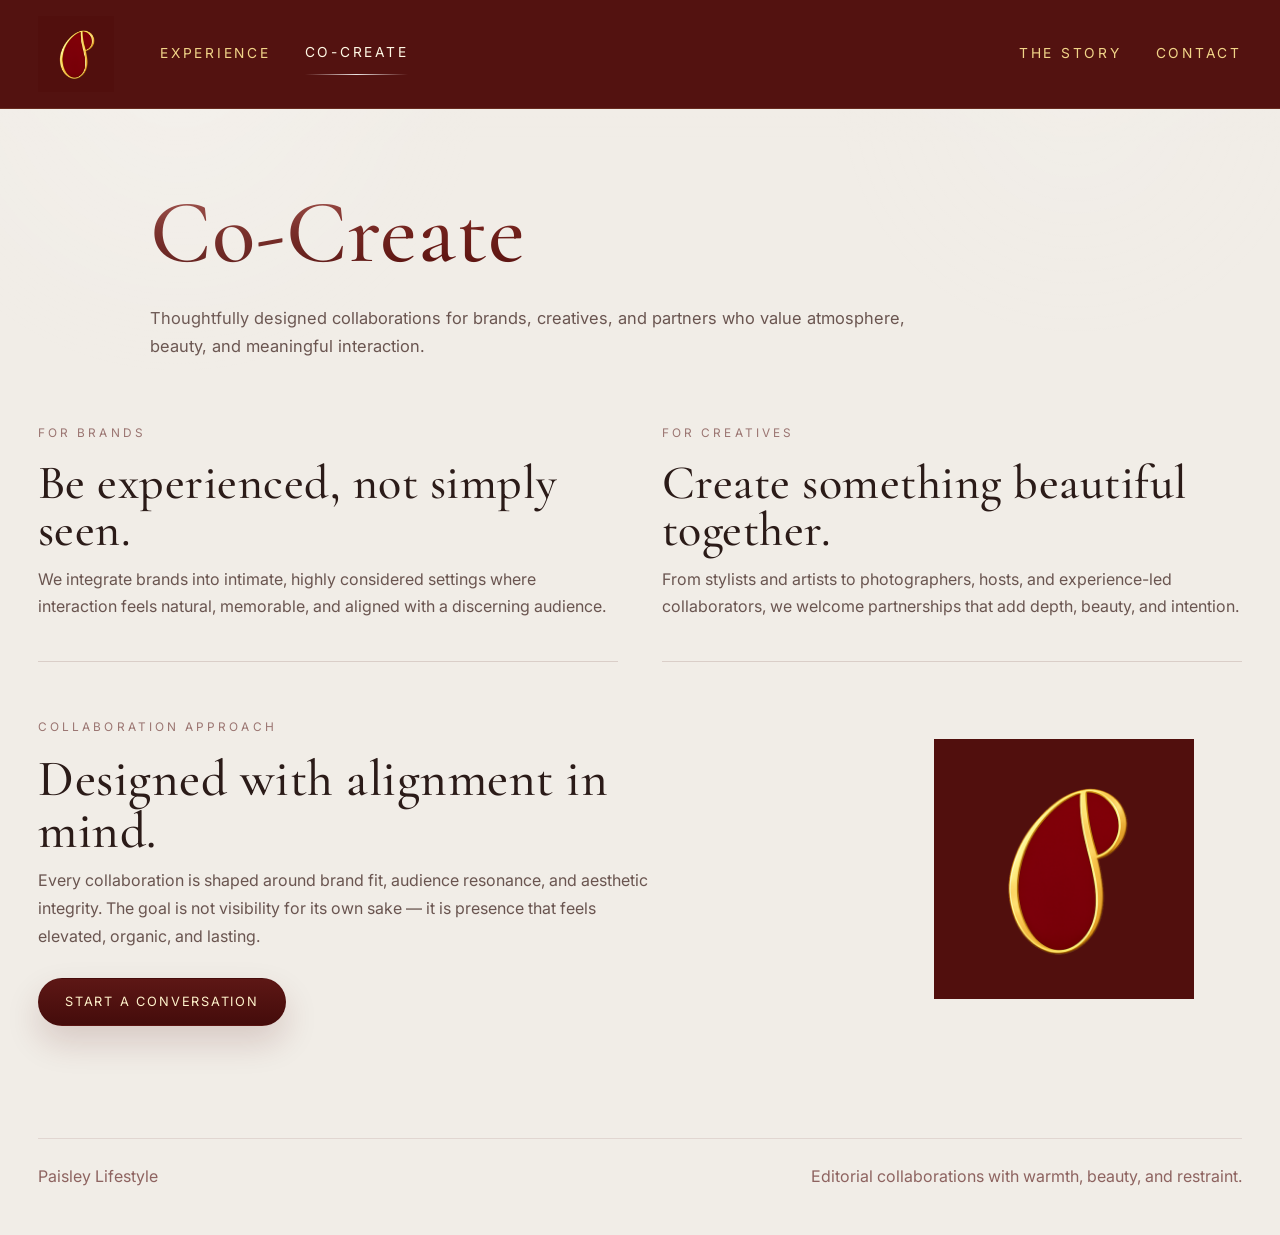
==== commit c0d20990: "rebuild on card" ====
--- a/co-create.html
+++ b/co-create.html
@@ -8,9 +8,6 @@
   <link rel="stylesheet" href="styles.css" />
 </head>
 <body>
-<section class="hero-wrapper">
-  <div class="hero-frame">
-    <div class="hero-card">
   <header class="site-header">
     <div class="container header-bar">
       <a class="header-logo-link" href="index.html" aria-label="Paisley Lifestyle home">
@@ -86,8 +83,5 @@
   </footer>
 
   <script src="script.js"></script>
-    </div>
-  </div>
-</section>
 </body>
 </html>
--- a/styles.css
+++ b/styles.css
@@ -178,42 +178,50 @@
 .mobile-toggle span::after { top: 7px; }
 
 .hero {
-  background: var(--maroon);
+  background: var(--bg);
   color: #f6eee5;
   overflow: hidden;
 }
 .hero-fashion {
   min-height: calc(100vh - 108px);
   position: relative;
-}
-.hero-fashion::before {
-  content: "";
-  position: absolute;
-  inset: auto auto -16vh -10vw;
-  width: 38vw;
-  height: 38vw;
-  border-radius: 50%;
-  background: radial-gradient(circle, rgba(255,255,255,.06), transparent 70%);
-}
+  display: flex;
+  align-items: center;
+  justify-content: center;
+  padding: 44px 0 56px;
+}
+.hero-fashion::before,
 .hero-fashion::after {
-  content: "";
-  position: absolute;
-  inset: 6vh 8vw auto auto;
-  width: 30vw;
-  height: 30vw;
-  border-radius: 50%;
-  background: radial-gradient(circle, rgba(255,255,255,.04), transparent 70%);
+  content: none;
+}
+.hero-fashion-shell {
+  display: flex;
+  align-items: center;
+  justify-content: center;
+}
+.hero-fashion-frame {
+  border: 2px solid var(--maroon);
+  padding: clamp(18px, 2.2vw, 34px);
+}
+.hero-fashion-card {
+  width: min(calc(100vw - 160px), 1200px);
+  aspect-ratio: 2048 / 1365;
+  background-color: var(--maroon);
+  background-image: linear-gradient(rgba(81, 15, 13, 0.14), rgba(81, 15, 13, 0.14)), url("assets/heroimage.png");
+  background-position: center;
+  background-repeat: no-repeat;
+  background-size: cover;
 }
 .hero-fashion-inner {
   position: relative;
   z-index: 1;
-  min-height: calc(100vh - 108px);
+  height: 100%;
   display: flex;
   flex-direction: column;
   align-items: center;
   justify-content: center;
   text-align: center;
-  padding: 0 0 6vh;
+  padding: 0 6%;
 }
 .hero-logo-blend {
   width: min(24vw, 210px);
@@ -776,12 +784,22 @@
 
 @media (max-width: 720px) {
   .container { width: min(calc(100% - 26px), var(--container)); }
-  .hero-fashion,
+  .hero-fashion {
+    min-height: calc(100vh - 92px);
+    padding: 20px 0 30px;
+  }
+  .hero-fashion-shell {
+    width: 100%;
+  }
+  .hero-fashion-frame {
+    width: 100%;
+    padding: 14px;
+  }
+  .hero-fashion-card {
+    width: 100%;
+  }
   .hero-fashion-inner {
-    min-height: calc(100vh - 92px);
-  }
-  .hero-fashion-inner {
-    padding: 0 0 7vh;
+    padding: 0 7%;
   }
   .hero-logo-blend {
     width: min(48vw, 170px);
@@ -958,25 +976,3 @@
     max-width: 220px;
   }
 }
-
-
-.hero-wrapper {
-  min-height: 100vh;
-  display: flex;
-  align-items: center;
-  justify-content: center;
-}
-
-.hero-frame {
-  padding: 40px;
-  border: 2px solid #510f0d;
-}
-
-.hero-card {
-  width: min(90vw, 2048px);
-  aspect-ratio: 2048 / 1365;
-  background: url('/heroimage.png') center/cover no-repeat;
-  display: flex;
-  align-items: center;
-  justify-content: center;
-}
